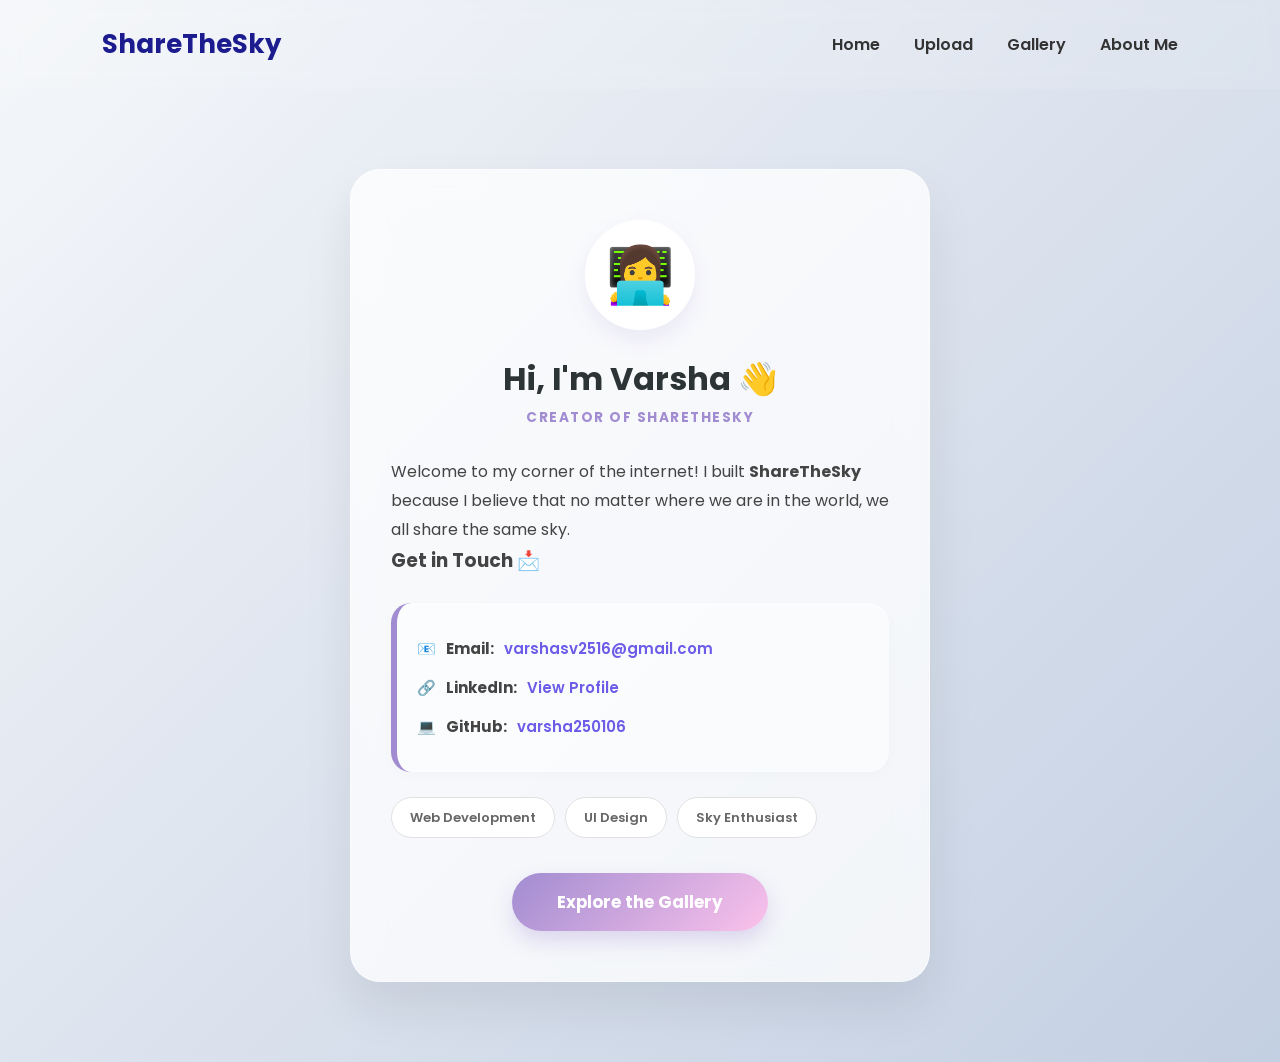
==== about.html @ d3578378 "Update about.html" ====
<!DOCTYPE html>
<html lang="en">
<head>
    <meta charset="UTF-8">
    <meta name="viewport" content="width=device-width, initial-scale=1.0">
    <title>About Me - ShareTheSky</title>
    <link rel="stylesheet" href="style.css">
    <link href="https://fonts.googleapis.com/css2?family=Inter:wght@400;600;700&display=swap" rel="stylesheet">
    
    <style>
        body {
            font-family: 'Inter', sans-serif;
            margin: 0;
            padding: 0;
            /* Ensuring the background matches your gallery theme */
            background: linear-gradient(135deg, #f5f7fa 0%, #c3cfe2 100%);
            min-height: 100vh;
        }

        /* Glassmorphism Container */
        .about-container {
            display: flex;
            justify-content: center;
            align-items: center;
            padding: 80px 20px;
            min-height: 85vh;
        }

        .about-card {
            background: rgba(255, 255, 255, 0.75); /* Translucent white */
            backdrop-filter: blur(15px); /* Frost effect */
            -webkit-backdrop-filter: blur(15px);
            padding: 50px 40px;
            border-radius: 30px;
            border: 1px solid rgba(255, 255, 255, 0.4);
            box-shadow: 0 25px 50px rgba(0,0,0,0.08);
            max-width: 580px;
            width: 100%;
            text-align: center;
            animation: fadeIn 0.8s cubic-bezier(0.4, 0, 0.2, 1);
        }

        @keyframes fadeIn {
            from { opacity: 0; transform: translateY(30px); }
            to { opacity: 1; transform: translateY(0); }
        }

        .profile-pic {
            font-size: 55px;
            background: #ffffff;
            width: 110px;
            height: 110px;
            line-height: 110px;
            border-radius: 50%;
            margin: 0 auto 25px;
            box-shadow: 0 10px 20px rgba(161, 140, 209, 0.15);
            border: 4px solid #fff;
            display: flex;
            align-items: center;
            justify-content: center;
        }

        .about-card h2 {
            color: #2d3436;
            font-size: 2rem;
            margin-bottom: 5px;
        }

        .subtitle {
            color: #a18cd1;
            font-weight: 700;
            text-transform: uppercase;
            letter-spacing: 1.5px;
            font-size: 0.85rem;
            margin-bottom: 30px;
            display: block;
        }

        .about-content {
            text-align: left;
            line-height: 1.8;
            color: #444;
        }

        /* Interactive Contact Section */
        .contact-info {
            background: rgba(255, 255, 255, 0.5);
            padding: 20px;
            border-radius: 20px;
            margin: 25px 0;
            border-left: 6px solid #a18cd1;
            box-shadow: 0 4px 15px rgba(0,0,0,0.02);
            transition: all 0.3s ease;
        }

        .contact-info:hover {
            transform: translateX(10px);
            background: white;
            box-shadow: 0 10px 25px rgba(161, 140, 209, 0.12);
        }

        .contact-info p {
            margin: 12px 0;
            font-size: 15px;
            display: flex;
            align-items: center;
            gap: 10px;
        }

        .contact-info a {
            color: #6c5ce7;
            text-decoration: none;
            font-weight: 600;
            transition: 0.2s;
        }

        .contact-info a:hover {
            color: #a18cd1;
            text-decoration: underline;
        }

        /* Pill-style Skills Tags */
        .skills-tag {
            display: flex;
            gap: 10px;
            flex-wrap: wrap;
            margin-top: 25px;
        }

        .skills-tag span {
            background: white;
            border: 1px solid #e0e0e0;
            padding: 8px 18px;
            border-radius: 50px;
            font-size: 13px;
            font-weight: 600;
            color: #666;
            transition: all 0.3s ease;
            cursor: default;
        }

        .skills-tag span:hover {
            background: #a18cd1;
            color: white;
            border-color: #a18cd1;
            transform: translateY(-4px);
            box-shadow: 0 5px 15px rgba(161, 140, 209, 0.3);
        }
        
        /* Modernized Button */
        .main-upload-btn {
            background: linear-gradient(135deg, #a18cd1 0%, #fbc2eb 100%);
            color: white !important;
            padding: 16px 45px;
            border-radius: 50px;
            text-decoration: none;
            font-weight: 700;
            font-size: 1.05rem;
            display: inline-block;
            margin-top: 35px;
            transition: all 0.3s ease;
            box-shadow: 0 10px 20px rgba(161, 140, 209, 0.3);
        }

        .main-upload-btn:hover {
            transform: translateY(-3px);
            box-shadow: 0 15px 30px rgba(161, 140, 209, 0.5);
            filter: brightness(1.05);
        }

        /* Mobile Adjustments */
        @media (max-width: 600px) {
            .about-card { padding: 30px 20px; }
            .about-container { padding: 40px 15px; }
        }
    </style>
</head>
<body>

<header>
    <h1 class="logo">
        <a href="index.html">ShareTheSky</a>
    </h1>
    
    <div class="menu-toggle" id="mobile-menu">
        <span></span>
        <span></span>
        <span></span>
    </div>

    <nav class="nav-links" id="nav-list">
        <a href="index.html">Home</a>
        <a href="upload.html">Upload</a>
        <a href="gallery.html">Gallery</a>
        <a href="about.html">About Me</a>
    </nav>
</header>

<main class="about-container">
    <section class="about-card">
        <div class="profile-pic">👩‍💻</div> 
        
        <h2>Hi, I'm Varsha 👋</h2>
        <span class="subtitle">Creator of ShareTheSky</span>
        
        <div class="about-content">
            <p>
                Welcome to my corner of the internet! I built <strong>ShareTheSky</strong> because 
                I believe that no matter where we are in the world, we all share the same sky.
            </p>
            
            <h3>Get in Touch 📩</h3>
            
            <div class="contact-info">
                <p>📧 <strong>Email:</strong> <a href="mailto:varshasv2516@gmail.com">varshasv2516@gmail.com</a></p>
                <p>🔗 <strong>LinkedIn:</strong> <a href="https://www.linkedin.com/in/varsha-sv" target="_blank">View Profile</a></p>
                <p>💻 <strong>GitHub:</strong> <a href="https://github.com/varsha250106" target="_blank">varsha250106</a></p>
            </div>

            <div class="skills-tag">
                <span>Web Development</span>
                <span>UI Design</span>
                <span>Sky Enthusiast</span>
            </div>
        </div>

        <a href="gallery.html" class="main-upload-btn">Explore the Gallery</a>
    </section>
</main>

<script>
    const menuToggle = document.getElementById('mobile-menu');
    const navList = document.getElementById('nav-list');

    if (menuToggle) {
        menuToggle.addEventListener('click', () => {
            navList.classList.toggle('active');
        });
    }
</script>

</body>
</html>
---- style.css ----
/* =========================================
   1. GLOBAL SETTINGS
   ========================================= */
@import url('https://fonts.googleapis.com/css2?family=Poppins:wght@400;600;700;800&display=swap');

* {
    margin: 0;
    padding: 0;
    box-sizing: border-box;
    font-family: 'Poppins', sans-serif;
}

body {
    /* Fixed gradient background for a modern look */
    background: linear-gradient(135deg, #c2c2f0 0%, #f7c7db 100%);
    background-attachment: fixed;
    min-height: 100vh;
    display: flex;
    flex-direction: column;
    color: #333;
}

/* =========================================
   2. NAVIGATION & HEADER
   ========================================= */
header {
    display: flex;
    justify-content: space-between;
    align-items: center;
    padding: 25px 8%;
    background: rgba(255, 255, 255, 0.1);
    backdrop-filter: blur(10px);
}

.logo a {
    text-decoration: none;
    font-size: 26px;
    font-weight: 700;
    color: #1c1c8f;
    display: flex;
    align-items: center;
    gap: 12px;
}

.nav-links a {
    text-decoration: none;
    color: #333;
    margin-left: 30px;
    font-weight: 600;
}

/* =========================================
   3. THE CENTERING ENGINE (Hero Section)
   ========================================= */
.center-wrapper {
    flex: 1;
    display: flex;
    justify-content: center; /* Horizontally centered */
    align-items: center;     /* Vertically centered */
    padding: 60px 20px;
}

.hero-content {
    max-width: 900px;
    width: 100%;
    text-align: center; /* Centers all text, subtitle, and button container */
}

.hero-content h1 {
    font-size: clamp(2.5rem, 6vw, 4.2rem);
    color: #1c1c8f;
    margin-bottom: 20px;
    font-weight: 800;
    line-height: 1.1;
}

.hero-subtitle {
    font-size: 1.1rem;
    color: #4a4a8a;
    margin-bottom: 30px;
    line-height: 1.6;
    text-align: center; /* Explicitly centered */
}

/* =========================================
   4. BUTTONS (Small & Centered)
   ========================================= */
.button-container {
    display: flex;
    justify-content: center;
    margin-bottom: 60px;
}

.cta-button {
    background-color: #3e3efc;
    color: white;
    text-decoration: none;
    font-weight: 600;
    border-radius: 12px;
    box-shadow: 0 10px 25px rgba(62, 62, 252, 0.3);
    transition: 0.3s transform ease;
}

.small-btn {
    padding: 12px 30px; /* Reduced size as requested */
    font-size: 0.95rem;
}

.cta-button:hover {
    transform: translateY(-3px);
}

/* =========================================
   5. FEATURE GRID (Neat 2x2 Arrangement)
   ========================================= */
.features {
    display: grid;
    grid-template-columns: repeat(2, 1fr); /* 2x2 Grid */
    gap: 25px;
    text-align: center;
}

.feature-item {
    background: rgba(255, 255, 255, 0.5);
    padding: 30px;
    border-radius: 25px;
    backdrop-filter: blur(10px);
    border: 1px solid rgba(255, 255, 255, 0.4);
    min-height: 200px;
    display: flex;
    flex-direction: column;
    justify-content: center;
    transition: 0.3s ease;
}

.feature-item:hover {
    background: rgba(255, 255, 255, 0.7);
    transform: scale(1.02);
}

.feature-item h3 {
    color: #1c1c8f;
    margin-bottom: 10px;
}

.ai-badge {
    background: #1c1c8f;
    color: white;
    padding: 4px 10px;
    border-radius: 8px;
    font-size: 10px;
    font-weight: 800;
    display: inline-block;
    margin: 0 auto 10px auto; /* Centers the badge inside the box */
    width: fit-content;
}

/* =========================================
   6. FOOTER & RESPONSIVENESS
   ========================================= */
footer {
    text-align: center;
    padding: 30px;
    font-size: 14px;
    color: #666;
    margin-top: auto;
}

@media (max-width: 768px) {
    .features {
        grid-template-columns: 1fr; /* Stacks 1-by-1 on mobile for neatness */
    }
   @import url('https://fonts.googleapis.com/css2?family=Poppins:wght@400;600;700;800&display=swap');

* {
    margin: 0;
    padding: 0;
    box-sizing: border-box;
    font-family: 'Poppins', sans-serif;
}

html {
    /* Prevents the layout from shifting when a scrollbar appears/disappears */
    overflow-y: scroll; 
}

body {
    background: linear-gradient(135deg, #c2c2f0 0%, #f7c7db 100%);
    background-attachment: fixed;
    min-height: 100vh;
    display: flex;
    flex-direction: column;
    color: #333;
}

/* --- Navigation (Must be identical on all pages) --- */
header {
    display: flex;
    justify-content: space-between;
    align-items: center;
    padding: 25px 8%;
    background: rgba(255, 255, 255, 0.1);
    backdrop-filter: blur(10px);
    width: 100%;
}

.logo a {
    text-decoration: none;
    font-size: 26px;
    font-weight: 700;
    color: #1c1c8f;
    display: flex;
    align-items: center;
    gap: 12px;
}

.nav-links a {
    text-decoration: none;
    color: #333;
    margin-left: 30px;
    font-weight: 600;
    white-space: nowrap; /* Prevents text from wrapping and shaking menu */
}

/* --- Centering Engine --- */
.center-wrapper {
    flex: 1;
    display: flex;
    justify-content: center;
    align-items: center;
    padding: 40px 20px;
}

.content-box {
    width: 100%;
    max-width: 1000px;
    text-align: center;
}

/* --- Home Page Specifics --- */
.hero-content h1 {
    font-size: clamp(2.5rem, 6vw, 4.2rem);
    color: #1c1c8f;
    margin-bottom: 20px;
    font-weight: 800;
}

.hero-subtitle {
    font-size: 1.1rem;
    color: #4a4a8a;
    margin-bottom: 30px;
}

.button-container {
    display: flex;
    justify-content: center;
    margin-bottom: 50px;
}

.cta-button {
    background-color: #3e3efc;
    color: white;
    text-decoration: none;
    font-weight: 600;
    border-radius: 12px;
    padding: 12px 30px;
    font-size: 0.95rem;
    transition: 0.3s;
}

.features {
    display: grid;
    grid-template-columns: repeat(2, 1fr);
    gap: 20px;
}

.feature-item {
    background: rgba(255, 255, 255, 0.5);
    padding: 25px;
    border-radius: 20px;
    backdrop-filter: blur(10px);
    border: 1px solid rgba(255, 255, 255, 0.4);
    min-height: 180px;
    display: flex;
    flex-direction: column;
    justify-content: center;
}

/* --- Upload Card Specifics --- */
.upload-card {
    background: rgba(255, 255, 255, 0.85);
    padding: 40px;
    border-radius: 30px;
    max-width: 500px;
    width: 100%;
    margin: 0 auto;
}

/* --- Footer --- */
footer {
    text-align: center;
    padding: 20px;
    font-size: 13px;
    color: #666;
    margin-top: auto;
}

@media (max-width: 768px) {
    .features { grid-template-columns: 1fr; }
}
    
    .hero-content h1 {
        font-size: 2.8rem;
    }
}
/* =========================================
   RESTORING THE UPLOAD CARD GLASS EFFECT
   ========================================= */
.upload-card {
    background: rgba(255, 255, 255, 0.4); /* Glass transperancy */
    padding: 50px;
    border-radius: 30px;
    box-shadow: 0 10px 40px rgba(0, 0, 0, 0.08); /* Soft shadow */
    backdrop-filter: blur(15px); /* Crucial glass effect */
    max-width: 500px;
    width: 100%;
    margin: 60px auto; /* Moves the card down, preventing the centering jump */
    border: 1px solid rgba(255, 255, 255, 0.3); /* Thin glass border */
    display: flex; /* Centers the elements INSIDE the card for a neat look */
    flex-direction: column;
    align-items: center; 
}

/* =========================================
   CLEANING UP THE 'SHARE THE SKY' BUTTON
   ========================================= */
#uploadBtn {
    background-color: #3e3efc;
    color: white;
    padding: 12px 30px; /* Specific sizing for a neat look */
    font-size: 0.95rem;
    font-weight: 600;
    border: none;
    border-radius: 12px;
    cursor: pointer;
    box-shadow: 0 10px 25px rgba(62, 62, 252, 0.3);
    transition: 0.3s transform ease, 0.3s background-color ease;
    width: fit-content; /* Prevents the button from stretching too wide */
    align-self: center; /* Ensures the button is centered inside the flex-container (upload-card) */
    margin-top: 10px; /* Adds spacing above the button */
}

#uploadBtn:hover {
    transform: translateY(-2px);
    background-color: #2c2cff;
}

#uploadBtn:disabled {
    background-color: #888;
    cursor: not-allowed;
    box-shadow: none;
    transform: none;
}
/* --- Exact Glass Frame --- */
.upload-card {
    background: rgba(255, 255, 255, 0.8); /* Higher white opacity for that clean look */
    padding: 40px;
    border-radius: 25px;
    width: 100%;
    max-width: 550px;
    margin: 40px auto;
    box-shadow: 0 15px 35px rgba(0, 0, 0, 0.05);
    text-align: center;
}

.upload-card h2 {
    color: #333;
    font-size: 1.8rem;
    margin-bottom: 25px;
}

/* --- The Dashed Drop Zone --- */
.upload-box {
    border: 2px dashed #b194f1; /* Specific purple dashed border */
    background: rgba(255, 255, 255, 0.5);
    border-radius: 15px;
    padding: 60px 20px;
    cursor: pointer;
    margin-bottom: 25px;
    transition: 0.3s;
}

.upload-box:hover {
    background: rgba(255, 255, 255, 0.8);
    border-color: #3e3efc;
}

/* --- Exact Input & Button Styling --- */
#captionInput {
    width: 100%;
    padding: 15px;
    border: 1px solid #eee;
    border-radius: 10px;
    font-size: 1rem;
    margin-bottom: 25px;
    background: white;
}

#uploadBtn {
    width: 100%; /* Makes the button full width like the image */
    background-color: #7b7bf5; /* The specific soft purple-blue color */
    color: white;
    padding: 18px;
    font-size: 1.1rem;
    font-weight: 700;
    border: none;
    border-radius: 12px;
    cursor: pointer;
    box-shadow: 0 8px 20px rgba(123, 123, 245, 0.3);
    transition: 0.3s;
}

#uploadBtn:hover {
    background-color: #6262e0;
    transform: translateY(-2px);
}
/* --- Exact Frame Alignment --- */
.upload-card {
    background: rgba(255, 255, 255, 0.85);
    padding: 50px 40px; /* More vertical padding for that spacious look */
    border-radius: 25px;
    width: 100%;
    max-width: 550px;
    margin: 50px auto;
    box-shadow: 0 10px 30px rgba(0, 0, 0, 0.05);
    text-align: center;
    display: flex;
    flex-direction: column;
    gap: 20px; /* Keeps everything perfectly spaced apart */
}

.upload-card h2 {
    font-size: 1.6rem;
    color: #333;
    margin-bottom: 10px;
}

/* --- The Dashed Upload Box --- */
.upload-box {
    border: 2px dashed #d1c4f9; /* Soft purple dashed border */
    background: rgba(255, 255, 255, 0.4);
    border-radius: 18px;
    padding: 50px 20px;
    cursor: pointer;
    transition: all 0.3s ease;
}

.upload-box:hover {
    border-color: #7b7bf5;
    background: rgba(255, 255, 255, 0.9);
}

.upload-icon img {
    width: 50px;
    opacity: 0.8;
}

/* --- Clean Input Field --- */
#captionInput {
    width: 100%;
    padding: 14px 18px;
    border: 1px solid #f0f0f0;
    border-radius: 10px;
    font-size: 0.95rem;
    background: #fff;
    color: #555;
    outline: none;
}

/* --- The Wide Purple Button --- */
#uploadBtn {
    width: 100%; /* Must be full width */
    background-color: #8383f7; /* The exact shade of purple-blue */
    color: white;
    padding: 16px;
    font-size: 1.1rem;
    font-weight: 700;
    border: none;
    border-radius: 14px;
    cursor: pointer;
    box-shadow: 0 6px 15px rgba(131, 131, 247, 0.3);
    transition: 0.3s ease;
}

#uploadBtn:hover {
    background-color: #6c6cf0;
    transform: translateY(-2px);
}
/* --- The Dotted/Dashed Box --- */
.upload-box {
    border: 2px dashed #b194f1; /* The purple dashed border you wanted */
    background: rgba(255, 255, 255, 0.4);
    border-radius: 20px;
    padding: 40px 20px;
    cursor: pointer;
    margin-bottom: 20px;
    display: flex;
    flex-direction: column;
    align-items: center;
    transition: 0.3s;
}

.upload-box:hover {
    border-color: #7b7bf5;
    background: rgba(255, 255, 255, 0.7);
}

/* --- The Longer Caption Box --- */
#captionInput {
    width: 100%; /* Makes the box longer to fill the card */
    padding: 15px;
    border: 1px solid #eee;
    border-radius: 12px;
    font-size: 1rem;
    margin-bottom: 20px;
    outline: none;
    background: white;
}

/* --- Ensuring the Button matches the width --- */
#uploadBtn {
    width: 100%; /* Matches the caption box width */
    background-color: #7b7bf5;
    color: white;
    padding: 16px;
    font-size: 1.1rem;
    font-weight: 700;
    border: none;
    border-radius: 14px;
    cursor: pointer;
}
/* --- Pinterest Masonry Grid --- */
.pinterest-grid {
    column-count: 3; /* 3 columns for desktop */
    column-gap: 20px;
    padding: 20px 5%;
    width: 100%;
}

.photo-card {
    background: white;
    border-radius: 20px;
    margin-bottom: 20px; /* Space between photos vertically */
    break-inside: avoid; /* Essential: prevents card from splitting */
    box-shadow: 0 10px 25px rgba(0,0,0,0.05);
    transition: 0.3s;
    overflow: hidden;
}

.photo-card:hover {
    transform: translateY(-5px);
}

.photo-wrapper {
    position: relative;
    cursor: zoom-in;
}

.photo-wrapper img {
    width: 100%;
    display: block;
    border-radius: 20px 20px 0 0;
}

.photo-info {
    padding: 15px;
}

.photo-info h3 {
    font-size: 0.95rem;
    color: #333;
    margin-bottom: 8px;
}

.photo-meta {
    display: flex;
    justify-content: space-between;
    align-items: center;
    font-size: 0.8rem;
    color: #999;
}

/* Like Button on Overlay */
.like-btn {
    background: rgba(255, 255, 255, 0.9);
    border: none;
    padding: 8px 12px;
    border-radius: 20px;
    font-weight: 600;
    cursor: pointer;
    transition: 0.2s;
}

.like-btn.liked { color: #ff4757; }

/* Responsive Grid */
@media (max-width: 900px) { .pinterest-grid { column-count: 2; } }
@media (max-width: 600px) { .pinterest-grid { column-count: 1; } }

/* Zoom Overlay Style */
.zoom-overlay {
    position: fixed;
    top: 0; left: 0; width: 100%; height: 100%;
    background: rgba(0,0,0,0.9);
    display: flex; justify-content: center; align-items: center;
    z-index: 1000;
}

.zoomed-img { max-width: 90%; max-height: 90%; border-radius: 10px; }
/* --- Pinterest Masonry Grid --- */
.pinterest-grid {
    column-count: 3; /* 3 columns for desktop */
    column-gap: 20px;
    padding: 20px 5%;
    width: 100%;
}

.pin-card {
    background: white;
    border-radius: 20px;
    margin-bottom: 20px;
    break-inside: avoid; /* Stops the card from being cut in half */
    box-shadow: 0 10px 30px rgba(0,0,0,0.08);
    overflow: hidden;
    transition: transform 0.3s ease;
    position: relative;
}

.pin-card:hover {
    transform: translateY(-8px);
}
.pin-image-wrapper {
    position: relative;
    overflow: hidden;
}

.pin-img {
    width: 100%;
    display: block;
    cursor: zoom-in;
}

/* Floating actions (Download/Zoom) */
.pin-top-actions {
    position: absolute;
    top: 15px;
    right: 15px;
    display: flex;
    gap: 8px;
    opacity: 0; /* Hidden by default */
    transition: 0.3s opacity ease;
}

.pin-card:hover .pin-top-actions {
    opacity: 1; /* Shows up on hover */
}

.action-btn {
    background: rgba(255, 255, 255, 0.9);
    border: none;
    padding: 8px;
    border-radius: 50%;
    cursor: pointer;
    font-size: 1.2rem;
    box-shadow: 0 4px 10px rgba(0,0,0,0.1);
    text-decoration: none;
    display: flex;
    align-items: center;
    justify-content: center;
}

/* Floating Like Button on Image */
.pin-like-overlay {
    position: absolute;
    bottom: 15px;
    right: 15px;
    background: rgba(255, 255, 255, 0.9);
    border: none;
    padding: 6px 12px;
    border-radius: 20px;
    font-weight: 700;
    cursor: pointer;
    box-shadow: 0 4px 10px rgba(0,0,0,0.1);
}

.pin-like-overlay.liked {
    color: #ff4757;
}
.pin-content {
    padding: 15px;
}

.pin-content h3 {
    font-size: 0.95rem;
    color: #333;
    margin-bottom: 10px;
}

.pin-footer {
    display: flex;
    justify-content: space-between;
    align-items: center;
    font-size: 0.8rem;
    color: #999;
}

.pin-delete {
    background: transparent;
    border: none;
    color: #ff4757;
    cursor: pointer;
    font-weight: 600;
}

/* Responsive Grid Adjustments */
@media (max-width: 950px) {
    .pinterest-grid { column-count: 2; }
    .pin-top-actions { opacity: 1; } /* Buttons always visible on touch screens */
}

@media (max-width: 600px) {
    .pinterest-grid { column-count: 1; }
    .pin-card { margin-bottom: 15px; }
}

/* --- Full Screen Zoom Overlay --- */
.zoom-overlay {
    position: fixed;
    top: 0; left: 0;
    width: 100%; height: 100%;
    background: rgba(0,0,0,0.95);
    z-index: 9999;
    display: flex;
    justify-content: center;
    align-items: center;
    cursor: zoom-out;
}

.zoomed-img {
    max-width: 90%;
    max-height: 90%;
    border-radius: 10px;
    box-shadow: 0 0 30px rgba(255,255,255,0.1);
}
.gallery-header {
    text-align: center; /* Centers all text */
    padding: 40px 20px;
    max-width: 800px;
    margin: 0 auto; /* Centers the container itself */
}

.gallery-header h2 {
    font-size: 2.5rem;
    margin-bottom: 10px;
}

.gallery-header p {
    font-size: 1.1rem;
    color: #666;
}
.zoom-controls {
    position: fixed;
    top: 20px;
    left: 50%;
    transform: translateX(-50%);
    z-index: 10000;
    background: rgba(255, 255, 255, 0.9);
    padding: 10px 20px;
    border-radius: 30px;
    display: flex;
    gap: 15px;
    align-items: center;
    box-shadow: 0 5px 15px rgba(0,0,0,0.3);
}

.zoom-controls button {
    background: #6c5ce7;
    color: white;
    border: none;
    padding: 8px 15px;
    border-radius: 15px;
    cursor: pointer;
    font-weight: 600;
    transition: 0.2s;
}

.zoom-controls button:hover {
    background: #a29bfe;
}

#zoomLevel {
    font-weight: bold;
    color: #333;
    min-width: 50px;
    text-align: center;
}

.zoomed-img {
    transition: transform 0.2s ease-out; /* Makes the zoom look smooth */
    max-width: 90%;
    max-height: 80vh;
}
/* --- Centering the Header Text --- */
.gallery-header {
    text-align: center; 
    padding: 60px 20px 20px; /* Added more top padding for a clean look */
    width: 100%;
}

.gallery-header h2, 
.gallery-header p {
    margin-left: auto;
    margin-right: auto;
    display: block;
}

/* --- Positioning Zoom Controls at Bottom Middle --- */
.zoom-controls {
    position: fixed;
    bottom: 30px; /* Moved from top to bottom */
    left: 50%;
    transform: translateX(-50%);
    z-index: 10000;
    background: rgba(255, 255, 255, 0.95);
    padding: 12px 25px;
    border-radius: 40px;
    display: flex;
    gap: 20px;
    align-items: center;
    box-shadow: 0 8px 32px rgba(0,0,0,0.3);
    backdrop-filter: blur(5px);
}
.zoom-controls {
    position: fixed;
    bottom: 30px;
    left: 50%;
    transform: translateX(-50%);
    z-index: 10001; /* Higher than the image overlay */
    background: rgba(255, 255, 255, 0.95);
    padding: 12px 25px;
    border-radius: 40px;
    display: flex;
    gap: 20px;
    align-items: center;
    box-shadow: 0 8px 32px rgba(0,0,0,0.5); /* Stronger shadow to stand out */
    pointer-events: all; /* Ensures buttons remain clickable */
}
.zoom-overlay {
    position: fixed;
    top: 0; 
    left: 0;
    width: 100%; 
    height: 100%;
    background: rgba(0,0,0,0.9);
    z-index: 10000;
    display: flex;
    justify-content: center;
    align-items: center;
    overflow: auto; /* Allows scrolling when the image is huge */
}

.zoom-content {
    padding: 100px; /* Gives space so you can scroll to the edges of the photo */
    display: flex;
    justify-content: center;
    align-items: center;
}
.zoom-controls {
    position: fixed;
    bottom: 30px; 
    left: 50%;
    transform: translateX(-50%);
    z-index: 10001; 
    
    /* FIX: Added fixed height and specific background padding */
    height: 60px; 
    background: rgba(255, 255, 255, 0.95);
    padding: 0 25px; 
    
    border-radius: 40px;
    display: flex;
    flex-direction: row; /* Force buttons to stay side-by-side */
    gap: 20px;
    align-items: center; /* Center buttons vertically within the 60px bar */
    justify-content: center;
    box-shadow: 0 8px 32px rgba(0,0,0,0.5);
    
    /* Ensure it doesn't stretch to the top of the screen */
    width: auto; 
    min-width: 250px; 
}
/* The main background */
.zoom-overlay {
    position: fixed;
    top: 0; left: 0;
    width: 100%; height: 100%;
    background: rgba(0,0,0,0.95);
    z-index: 10000;
    display: flex;
    flex-direction: column; /* Stacks image on top, buttons on bottom */
    justify-content: center;
    align-items: center;
    gap: 20px; /* Space between image and the controls */
}

/* The small control bar */
.zoom-controls {
    background: white;
    padding: 10px 25px;
    border-radius: 50px;
    display: flex;
    align-items: center;
    gap: 15px;
    box-shadow: 0 5px 20px rgba(0,0,0,0.5);
    height: 50px; /* Fixed height to stop the stretching bar */
}

.zoomed-img {
    max-width: 90%;
    max-height: 70vh; /* Keeps image from pushing buttons off-screen */
    border-radius: 15px;
    transition: transform 0.2s ease;
}
/* Full screen background */
.zoom-overlay {
    position: fixed;
    top: 0; left: 0;
    width: 100vw; height: 100vh;
    background: rgba(0, 0, 0, 0.95);
    z-index: 10000;
    display: flex;
    flex-direction: column; /* Stacks image and controls vertically */
    justify-content: center;
    align-items: center;
    gap: 20px;
}

/* Fixes the white bar into a small pill shape */
.zoom-controls {
    background: white;
    height: 60px; /* STRICT HEIGHT: Prevents the vertical bar stretching */
    padding: 0 25px;
    border-radius: 50px;
    display: flex;
    flex-direction: row; /* Keeps buttons side-by-side */
    align-items: center;
    justify-content: center;
    gap: 20px;
    box-shadow: 0 10px 30px rgba(0,0,0,0.5);
    width: auto; /* Prevents it from stretching horizontally */
}

/* Ensure the image doesn't get too big and cover everything */
.zoomed-img {
    max-width: 90%;
    max-height: 75vh;
    border-radius: 12px;
    transition: transform 0.2s ease;
}
/* Styling the zoom buttons to be perfect circles */
.zoom-btn {
    width: 35px;
    height: 35px;
    border-radius: 50%;
    border: none;
    background-color: #f0f0f0; /* Light gray background */
    cursor: pointer;
    
    /* CRITICAL: Centering the symbol inside the circle */
    display: flex;
    align-items: center;
    justify-content: center;
    
    font-size: 1.2rem;
    font-weight: bold;
    color: #6c5ce7; /* Matching your theme color */
    transition: background 0.2s;
}

.zoom-btn:hover {
    background-color: #e2e2e2;
}

/* Adjust the zoom level text alignment */
#zoomLevel {
    font-weight: bold;
    font-family: sans-serif;
    min-width: 50px;
    text-align: center;
}
/* --- Centering the Header correctly --- */
.gallery-header {
    width: 100%;
    text-align: center;
    padding: 50px 20px;
    display: flex;
    flex-direction: column;
    align-items: center; /* Centers title and subtitle horizontally */
}

/* --- Ensuring the Gallery Grid is visible --- */
.pinterest-grid {
    column-count: 3;
    column-gap: 20px;
    padding: 20px 5%;
    width: 100%;
    display: block; /* Ensures it doesn't stay hidden */
}
/* The Zoom Button Circle */
.zoom-btn {
    width: 38px;
    height: 38px;
    border-radius: 50%;
    border: none;
    background: #f0f0f0;
    display: flex;
    align-items: center;
    justify-content: center; /* Centers + and - perfectly */
    cursor: pointer;
    font-size: 1.2rem;
    color: #6c5ce7;
}

/* The Bottom Control Pill */
.zoom-controls {
    position: fixed;
    bottom: 30px;
    left: 50%;
    transform: translateX(-50%);
    z-index: 10001;
    background: white;
    height: 60px; /* Prevents the stretching white bar */
    padding: 0 20px;
    border-radius: 50px;
    display: flex;
    align-items: center;
    gap: 15px;
    box-shadow: 0 10px 30px rgba(0,0,0,0.4);
}
/* Dark Background for Zoom */
.zoom-overlay {
    position: fixed;
    top: 0; left: 0;
    width: 100vw; height: 100vh;
    background: rgba(0, 0, 0, 0.95);
    z-index: 10000;
    display: flex;
    flex-direction: column; /* Image on top, buttons below */
    justify-content: center;
    align-items: center;
    gap: 20px;
}

/* The Small White Pill */
.zoom-controls {
    background: white;
    height: 60px; /* Forces it to stay small, not a bar */
    padding: 0 25px;
    border-radius: 50px;
    display: flex;
    flex-direction: row;
    align-items: center;
    justify-content: center;
    gap: 15px;
    box-shadow: 0 10px 30px rgba(0,0,0,0.5);
}

/* The Perfect Circle Buttons */
.zoom-btn {
    width: 38px;
    height: 38px;
    border-radius: 50%;
    border: none;
    background: #f0f0f0;
    cursor: pointer;
    
    /* Centers the + and - symbols inside the circle */
    display: flex;
    align-items: center;
    justify-content: center;
    
    font-size: 1.2rem;
    font-weight: bold;
    color: #6c5ce7;
    transition: 0.2s ease;
}

.zoom-btn:hover {
    background: #e2e2e2;
}
.zoomed-img {
    max-width: 90%;
    max-height: 70vh; /* Keeps space at bottom for buttons */
    border-radius: 15px;
    transition: transform 0.2s ease;
    box-shadow: 0 0 30px rgba(255,255,255,0.1);
}

#zoomLevel {
    font-weight: 700;
    color: #333;
    min-width: 50px;
    text-align: center;
}
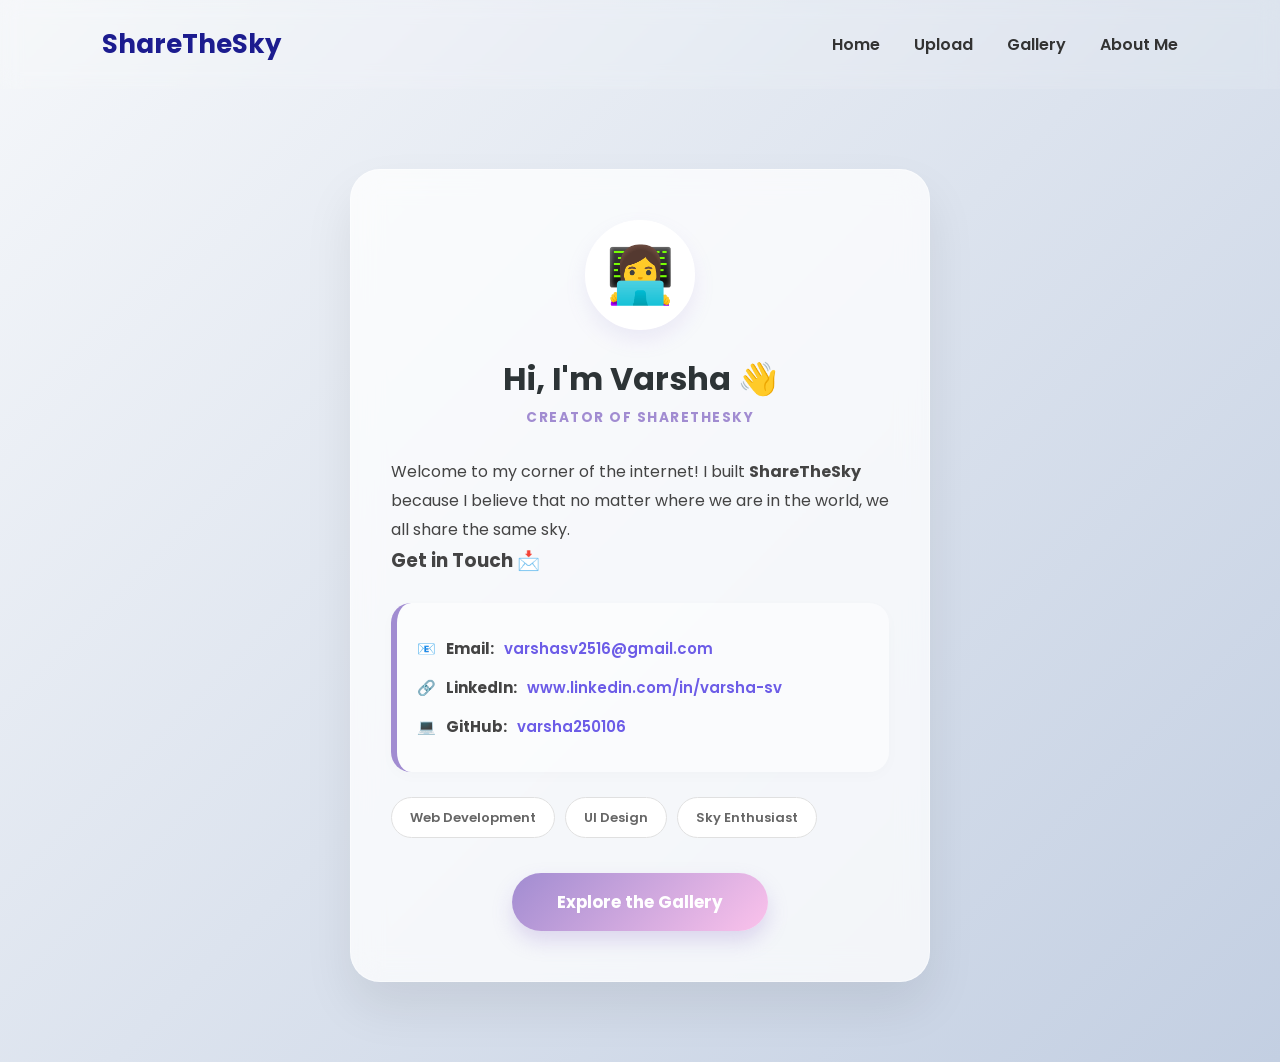
==== commit 74b53293: "Update about.html" ====
--- a/about.html
+++ b/about.html
@@ -214,7 +214,7 @@
             
             <div class="contact-info">
                 <p>📧 <strong>Email:</strong> <a href="mailto:varshasv2516@gmail.com">varshasv2516@gmail.com</a></p>
-                <p>🔗 <strong>LinkedIn:</strong> <a href="https://www.linkedin.com/in/varsha-sv" target="_blank">View Profile</a></p>
+                <p>🔗 <strong>LinkedIn:</strong> <a href="https://www.linkedin.com/in/varsha-sv" target="_blank">www.linkedin.com/in/varsha-sv</a></p>
                 <p>💻 <strong>GitHub:</strong> <a href="https://github.com/varsha250106" target="_blank">varsha250106</a></p>
             </div>
 
--- a/style.css
+++ b/style.css
@@ -1112,3 +1112,126 @@
     min-width: 50px;
     text-align: center;
 }
+/* --- About Page Specific Styles --- */
+
+.about-container {
+    display: flex;
+    justify-content: center;
+    align-items: center;
+    padding: 80px 20px;
+    min-height: 85vh;
+}
+
+/* The Glassmorphism Card */
+.about-card {
+    background: rgba(255, 255, 255, 0.75); 
+    backdrop-filter: blur(15px); 
+    -webkit-backdrop-filter: blur(15px);
+    padding: 50px 40px;
+    border-radius: 30px;
+    border: 1px solid rgba(255, 255, 255, 0.4);
+    box-shadow: 0 25px 50px rgba(0,0,0,0.08);
+    max-width: 580px;
+    width: 100%;
+    text-align: center;
+    animation: fadeIn 0.8s cubic-bezier(0.4, 0, 0.2, 1);
+}
+
+@keyframes fadeIn {
+    from { opacity: 0; transform: translateY(30px); }
+    to { opacity: 1; transform: translateY(0); }
+}
+
+/* Profile Picture Circle */
+.profile-pic {
+    font-size: 55px;
+    background: #ffffff;
+    width: 110px;
+    height: 110px;
+    border-radius: 50%;
+    margin: 0 auto 25px;
+    box-shadow: 0 10px 20px rgba(161, 140, 209, 0.15);
+    border: 4px solid #fff;
+    display: flex;
+    align-items: center;
+    justify-content: center;
+}
+
+.subtitle {
+    color: #a18cd1;
+    font-weight: 700;
+    text-transform: uppercase;
+    letter-spacing: 1.5px;
+    font-size: 0.85rem;
+    margin-bottom: 30px;
+    display: block;
+}
+
+.about-content {
+    text-align: left;
+    line-height: 1.8;
+    color: #444;
+}
+
+/* Contact Box Interaction */
+.contact-info {
+    background: rgba(255, 255, 255, 0.5);
+    padding: 20px;
+    border-radius: 20px;
+    margin: 25px 0;
+    border-left: 6px solid #a18cd1;
+    box-shadow: 0 4px 15px rgba(0,0,0,0.02);
+    transition: all 0.3s ease;
+}
+
+.contact-info:hover {
+    transform: translateX(10px);
+    background: white;
+    box-shadow: 0 10px 25px rgba(161, 140, 209, 0.12);
+}
+
+/* Skills Tags */
+.skills-tag {
+    display: flex;
+    gap: 10px;
+    flex-wrap: wrap;
+    margin-top: 25px;
+}
+
+.skills-tag span {
+    background: white;
+    border: 1px solid #e0e0e0;
+    padding: 8px 18px;
+    border-radius: 50px;
+    font-size: 13px;
+    font-weight: 600;
+    color: #666;
+    transition: all 0.3s ease;
+}
+
+.skills-tag span:hover {
+    background: #a18cd1;
+    color: white;
+    border-color: #a18cd1;
+    transform: translateY(-4px);
+    box-shadow: 0 5px 15px rgba(161, 140, 209, 0.3);
+}
+
+/* The "Explore" Button */
+.main-upload-btn {
+    background: linear-gradient(135deg, #a18cd1 0%, #fbc2eb 100%);
+    color: white !important;
+    padding: 16px 45px;
+    border-radius: 50px;
+    text-decoration: none;
+    font-weight: 700;
+    display: inline-block;
+    margin-top: 35px;
+    transition: all 0.3s ease;
+    box-shadow: 0 10px 20px rgba(161, 140, 209, 0.3);
+}
+
+.main-upload-btn:hover {
+    transform: translateY(-3px);
+    box-shadow: 0 15px 30px rgba(161, 140, 209, 0.5);
+}
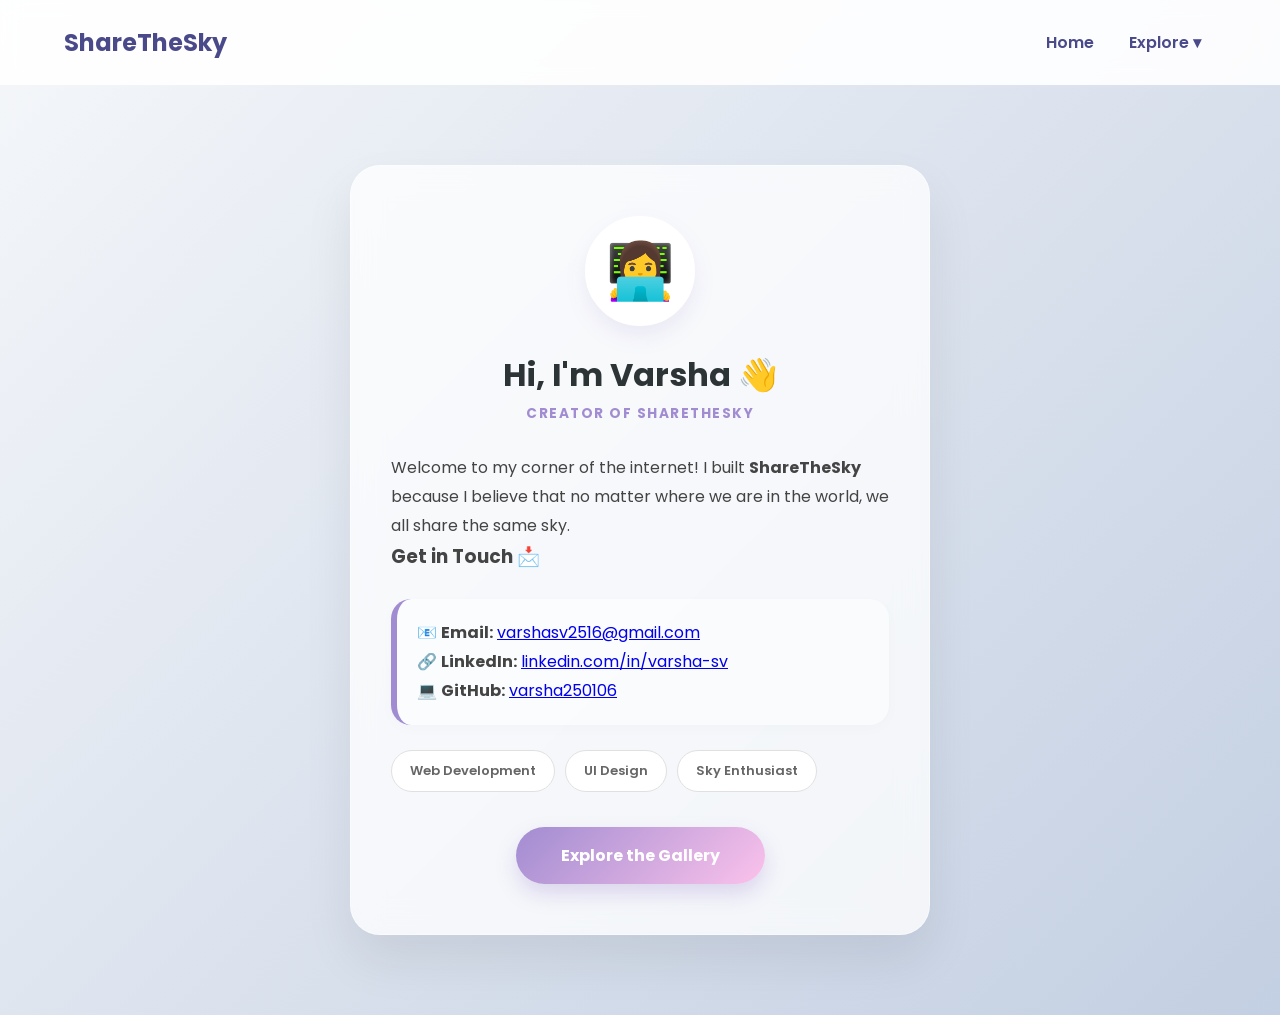
==== commit 927ecc01: "Update about.html" ====
--- a/about.html
+++ b/about.html
@@ -1,4 +1,3 @@
-
 <!DOCTYPE html>
 <html lang="en">
 <head>
@@ -9,35 +8,69 @@
     <link href="https://fonts.googleapis.com/css2?family=Inter:wght@400;600;700&display=swap" rel="stylesheet">
     
     <style>
+        /* --- Keep only unique 'About' Styles here --- */
         body {
             font-family: 'Inter', sans-serif;
             margin: 0;
-            padding: 0;
-            /* Ensuring the background matches your gallery theme */
             background: linear-gradient(135deg, #f5f7fa 0%, #c3cfe2 100%);
             min-height: 100vh;
         }
 
-        /* Glassmorphism Container */
+        /* Dropdown & Mobile Menu CSS (Sync with other pages) */
+        .dropdown { position: relative; display: inline-block; }
+        .dropbtn {
+            background: none; border: none; color: #4a4a8a;
+            font-size: 16px; font-weight: 600; cursor: pointer;
+            padding: 10px 15px; font-family: inherit;
+        }
+        .dropdown-content {
+            display: none; position: absolute; background-color: white;
+            min-width: 180px; box-shadow: 0px 8px 16px rgba(0,0,0,0.1);
+            border-radius: 12px; z-index: 100; top: 100%; overflow: hidden;
+        }
+        .dropdown-content a {
+            color: #333; padding: 12px 16px; text-decoration: none;
+            display: block; font-size: 14px; transition: background 0.2s;
+        }
+        .dropdown-content a:hover { background-color: #f8f6ff; color: #a18cd1; }
+        .dropdown:hover .dropdown-content { display: block; }
+
+        .menu-toggle {
+            display: none; flex-direction: column; gap: 5px; cursor: pointer;
+        }
+        .menu-toggle span {
+            width: 25px; height: 3px; background-color: #a18cd1; border-radius: 3px;
+        }
+
+        @media (max-width: 768px) {
+            .menu-toggle { display: flex; }
+            .nav-links {
+                display: none; flex-direction: column; position: absolute;
+                top: 70px; right: 20px; background: white; width: 200px;
+                padding: 20px; border-radius: 15px; box-shadow: 0 10px 30px rgba(0,0,0,0.1);
+                z-index: 1000;
+            }
+            .nav-links.active { display: flex; }
+            .dropdown-content {
+                position: static; box-shadow: none; background: #f9f9f9; margin-top: 10px;
+            }
+        }
+
+        /* Glassmorphism Card Styles */
         .about-container {
-            display: flex;
-            justify-content: center;
-            align-items: center;
-            padding: 80px 20px;
-            min-height: 85vh;
+            display: flex; justify-content: center; align-items: center;
+            padding: 80px 20px; min-height: 85vh;
         }
 
         .about-card {
-            background: rgba(255, 255, 255, 0.75); /* Translucent white */
-            backdrop-filter: blur(15px); /* Frost effect */
+            background: rgba(255, 255, 255, 0.75);
+            backdrop-filter: blur(15px);
             -webkit-backdrop-filter: blur(15px);
             padding: 50px 40px;
             border-radius: 30px;
             border: 1px solid rgba(255, 255, 255, 0.4);
             box-shadow: 0 25px 50px rgba(0,0,0,0.08);
-            max-width: 580px;
-            width: 100%;
-            text-align: center;
+            max-width: 580px; width: 100%; text-align: center;
             animation: fadeIn 0.8s cubic-bezier(0.4, 0, 0.2, 1);
         }
 
@@ -47,132 +80,54 @@
         }
 
         .profile-pic {
-            font-size: 55px;
-            background: #ffffff;
-            width: 110px;
-            height: 110px;
-            line-height: 110px;
-            border-radius: 50%;
-            margin: 0 auto 25px;
+            font-size: 55px; background: #ffffff;
+            width: 110px; height: 110px; line-height: 110px;
+            border-radius: 50%; margin: 0 auto 25px;
             box-shadow: 0 10px 20px rgba(161, 140, 209, 0.15);
-            border: 4px solid #fff;
-            display: flex;
-            align-items: center;
-            justify-content: center;
-        }
-
-        .about-card h2 {
-            color: #2d3436;
-            font-size: 2rem;
-            margin-bottom: 5px;
-        }
-
+            border: 4px solid #fff; display: flex;
+            align-items: center; justify-content: center;
+            transition: transform 0.3s ease;
+        }
+
+        .profile-pic:hover { transform: scale(1.1) rotate(5deg); }
+
+        .about-card h2 { color: #2d3436; font-size: 2rem; margin-bottom: 5px; }
         .subtitle {
-            color: #a18cd1;
-            font-weight: 700;
-            text-transform: uppercase;
-            letter-spacing: 1.5px;
-            font-size: 0.85rem;
-            margin-bottom: 30px;
-            display: block;
-        }
-
-        .about-content {
-            text-align: left;
-            line-height: 1.8;
-            color: #444;
-        }
-
-        /* Interactive Contact Section */
+            color: #a18cd1; font-weight: 700; text-transform: uppercase;
+            letter-spacing: 1.5px; font-size: 0.85rem; margin-bottom: 30px; display: block;
+        }
+
+        .about-content { text-align: left; line-height: 1.8; color: #444; }
+
         .contact-info {
-            background: rgba(255, 255, 255, 0.5);
-            padding: 20px;
-            border-radius: 20px;
-            margin: 25px 0;
-            border-left: 6px solid #a18cd1;
-            box-shadow: 0 4px 15px rgba(0,0,0,0.02);
+            background: rgba(255, 255, 255, 0.5); padding: 20px;
+            border-radius: 20px; margin: 25px 0; border-left: 6px solid #a18cd1;
             transition: all 0.3s ease;
         }
 
         .contact-info:hover {
-            transform: translateX(10px);
-            background: white;
+            transform: translateX(10px); background: white;
             box-shadow: 0 10px 25px rgba(161, 140, 209, 0.12);
         }
 
-        .contact-info p {
-            margin: 12px 0;
-            font-size: 15px;
-            display: flex;
-            align-items: center;
-            gap: 10px;
-        }
-
-        .contact-info a {
-            color: #6c5ce7;
-            text-decoration: none;
-            font-weight: 600;
-            transition: 0.2s;
-        }
-
-        .contact-info a:hover {
-            color: #a18cd1;
-            text-decoration: underline;
-        }
-
-        /* Pill-style Skills Tags */
-        .skills-tag {
-            display: flex;
-            gap: 10px;
-            flex-wrap: wrap;
-            margin-top: 25px;
-        }
-
+        .skills-tag { display: flex; gap: 10px; flex-wrap: wrap; margin-top: 25px; }
         .skills-tag span {
-            background: white;
-            border: 1px solid #e0e0e0;
-            padding: 8px 18px;
-            border-radius: 50px;
-            font-size: 13px;
-            font-weight: 600;
-            color: #666;
-            transition: all 0.3s ease;
-            cursor: default;
+            background: white; border: 1px solid #e0e0e0;
+            padding: 8px 18px; border-radius: 50px; font-size: 13px;
+            font-weight: 600; color: #666; transition: all 0.3s ease;
         }
 
         .skills-tag span:hover {
-            background: #a18cd1;
-            color: white;
-            border-color: #a18cd1;
-            transform: translateY(-4px);
-            box-shadow: 0 5px 15px rgba(161, 140, 209, 0.3);
-        }
-        
-        /* Modernized Button */
+            background: #a18cd1; color: white; border-color: #a18cd1;
+            transform: translateY(-4px); box-shadow: 0 5px 15px rgba(161, 140, 209, 0.3);
+        }
+
         .main-upload-btn {
             background: linear-gradient(135deg, #a18cd1 0%, #fbc2eb 100%);
-            color: white !important;
-            padding: 16px 45px;
-            border-radius: 50px;
-            text-decoration: none;
-            font-weight: 700;
-            font-size: 1.05rem;
-            display: inline-block;
-            margin-top: 35px;
-            transition: all 0.3s ease;
+            color: white !important; padding: 16px 45px; border-radius: 50px;
+            text-decoration: none; font-weight: 700; display: inline-block;
+            margin-top: 35px; transition: all 0.3s ease;
             box-shadow: 0 10px 20px rgba(161, 140, 209, 0.3);
-        }
-
-        .main-upload-btn:hover {
-            transform: translateY(-3px);
-            box-shadow: 0 15px 30px rgba(161, 140, 209, 0.5);
-            filter: brightness(1.05);
-        }
-
-        /* Mobile Adjustments */
-        @media (max-width: 600px) {
-            .about-card { padding: 30px 20px; }
-            .about-container { padding: 40px 15px; }
         }
     </style>
 </head>
@@ -191,9 +146,14 @@
 
     <nav class="nav-links" id="nav-list">
         <a href="index.html">Home</a>
-        <a href="upload.html">Upload</a>
-        <a href="gallery.html">Gallery</a>
-        <a href="about.html">About Me</a>
+        <div class="dropdown">
+            <button class="dropbtn">Explore ▾</button>
+            <div class="dropdown-content">
+                <a href="gallery.html">Gallery</a>
+                <a href="upload.html">Upload</a>
+                <a href="about.html" style="color: #a18cd1; font-weight: bold;">About Me</a>
+            </div>
+        </div>
     </nav>
 </header>
 
@@ -214,7 +174,7 @@
             
             <div class="contact-info">
                 <p>📧 <strong>Email:</strong> <a href="mailto:varshasv2516@gmail.com">varshasv2516@gmail.com</a></p>
-                <p>🔗 <strong>LinkedIn:</strong> <a href="https://www.linkedin.com/in/varsha-sv" target="_blank">www.linkedin.com/in/varsha-sv</a></p>
+                <p>🔗 <strong>LinkedIn:</strong> <a href="https://www.linkedin.com/in/varsha-sv" target="_blank">linkedin.com/in/varsha-sv</a></p>
                 <p>💻 <strong>GitHub:</strong> <a href="https://github.com/varsha250106" target="_blank">varsha250106</a></p>
             </div>
 
@@ -230,6 +190,7 @@
 </main>
 
 <script>
+    // Handle mobile menu toggle
     const menuToggle = document.getElementById('mobile-menu');
     const navList = document.getElementById('nav-list');
 
@@ -238,6 +199,13 @@
             navList.classList.toggle('active');
         });
     }
+
+    // Close menu when clicking outside
+    document.addEventListener('click', (e) => {
+        if (!menuToggle.contains(e.target) && !navList.contains(e.target)) {
+            navList.classList.remove('active');
+        }
+    });
 </script>
 
 </body>
--- a/style.css
+++ b/style.css
@@ -1235,3 +1235,208 @@
     transform: translateY(-3px);
     box-shadow: 0 15px 30px rgba(161, 140, 209, 0.5);
 }
+/* --- 1. Global Reset & Typography --- */
+* {
+    margin: 0;
+    padding: 0;
+    box-sizing: border-box;
+}
+
+body {
+    font-family: 'Inter', sans-serif;
+    background: linear-gradient(135deg, #f5f7fa 0%, #c3cfe2 100%);
+    color: #333;
+    min-height: 100vh;
+}
+
+/* --- 2. Navigation & Header --- */
+header {
+    display: flex;
+    justify-content: space-between;
+    align-items: center;
+    padding: 20px 5%;
+    background: rgba(255, 255, 255, 0.9);
+    backdrop-filter: blur(10px);
+    position: sticky;
+    top: 0;
+    z-index: 1000;
+}
+
+.logo a {
+    text-decoration: none;
+    color: #4a4a8a;
+    font-weight: 700;
+    font-size: 1.5rem;
+}
+
+.nav-links {
+    display: flex;
+    align-items: center;
+    gap: 20px;
+}
+
+.nav-links a {
+    text-decoration: none;
+    color: #4a4a8a;
+    font-weight: 600;
+    transition: color 0.3s;
+}
+
+.nav-links a:hover {
+    color: #a18cd1;
+}
+
+/* --- 3. Dropdown Logic --- */
+.dropdown {
+    position: relative;
+    display: inline-block;
+}
+
+.dropbtn {
+    background: none;
+    border: none;
+    color: #4a4a8a;
+    font-size: 16px;
+    font-weight: 600;
+    cursor: pointer;
+    padding: 10px 15px;
+    font-family: inherit;
+}
+
+.dropdown-content {
+    display: none;
+    position: absolute;
+    background-color: white;
+    min-width: 180px;
+    box-shadow: 0px 8px 16px rgba(0,0,0,0.1);
+    border-radius: 12px;
+    z-index: 100;
+    top: 100%;
+    overflow: hidden;
+}
+
+.dropdown-content a {
+    color: #333;
+    padding: 12px 16px;
+    text-decoration: none;
+    display: block;
+    font-size: 14px;
+    transition: background 0.2s;
+}
+
+.dropdown-content a:hover {
+    background-color: #f8f6ff;
+    color: #a18cd1;
+}
+
+/* Show dropdown on hover (Desktop only) */
+.dropdown:hover .dropdown-content {
+    display: block;
+}
+
+/* --- 4. Hero Section --- */
+.hero-section {
+    height: 80vh;
+    display: flex;
+    justify-content: center;
+    align-items: center;
+    text-align: center;
+    padding: 0 20px;
+}
+
+.hero-content h1 {
+    font-size: 3.5rem;
+    color: #1c1c8f;
+    margin-bottom: 15px;
+}
+
+.hero-content p {
+    font-size: 1.2rem;
+    color: #4a4a8a;
+    margin-bottom: 30px;
+}
+
+.main-upload-btn {
+    background: linear-gradient(135deg, #a18cd1 0%, #fbc2eb 100%);
+    color: white;
+    padding: 15px 40px;
+    border-radius: 50px;
+    text-decoration: none;
+    font-weight: 700;
+    box-shadow: 0 10px 20px rgba(161, 140, 209, 0.3);
+    transition: transform 0.3s, box-shadow 0.3s;
+    display: inline-block;
+}
+
+.main-upload-btn:hover {
+    transform: translateY(-3px);
+    box-shadow: 0 15px 30px rgba(161, 140, 209, 0.5);
+}
+
+/* --- 5. Mobile Menu (The Hamburger) --- */
+.menu-toggle {
+    display: none; /* Hidden on desktop */
+    flex-direction: column;
+    gap: 5px;
+    cursor: pointer;
+}
+
+.menu-toggle span {
+    width: 25px;
+    height: 3px;
+    background-color: #a18cd1;
+    border-radius: 3px;
+}
+
+/* --- 6. Responsive Design (Mobile) --- */
+@media (max-width: 768px) {
+    .menu-toggle {
+        display: flex;
+    }
+
+    .nav-links {
+        display: none; /* Controlled by JS '.active' class */
+        flex-direction: column;
+        position: absolute;
+        top: 70px;
+        right: 20px;
+        background: white;
+        width: 220px;
+        padding: 20px;
+        border-radius: 15px;
+        box-shadow: 0 10px 30px rgba(0,0,0,0.1);
+        z-index: 1000;
+        gap: 10px;
+    }
+
+    /* JavaScript toggles this class */
+    .nav-links.active {
+        display: flex;
+    }
+
+    .dropdown-content {
+        position: static; /* Makes it "push" links down instead of floating */
+        box-shadow: none;
+        background: #f9f9f9;
+        margin-top: 10px;
+        width: 100%;
+    }
+
+    .hero-content h1 {
+        font-size: 2.5rem;
+    }
+}
+
+/* --- 7. Footer --- */
+footer {
+    text-align: center;
+    padding: 40px 0;
+    color: #666;
+    font-size: 0.9rem;
+}
+/* Highlights the link of the current page */
+.nav-links a:hover, .dropbtn:hover {
+    color: #a18cd1;
+    transform: translateY(-2px);
+    transition: 0.3s;
+}
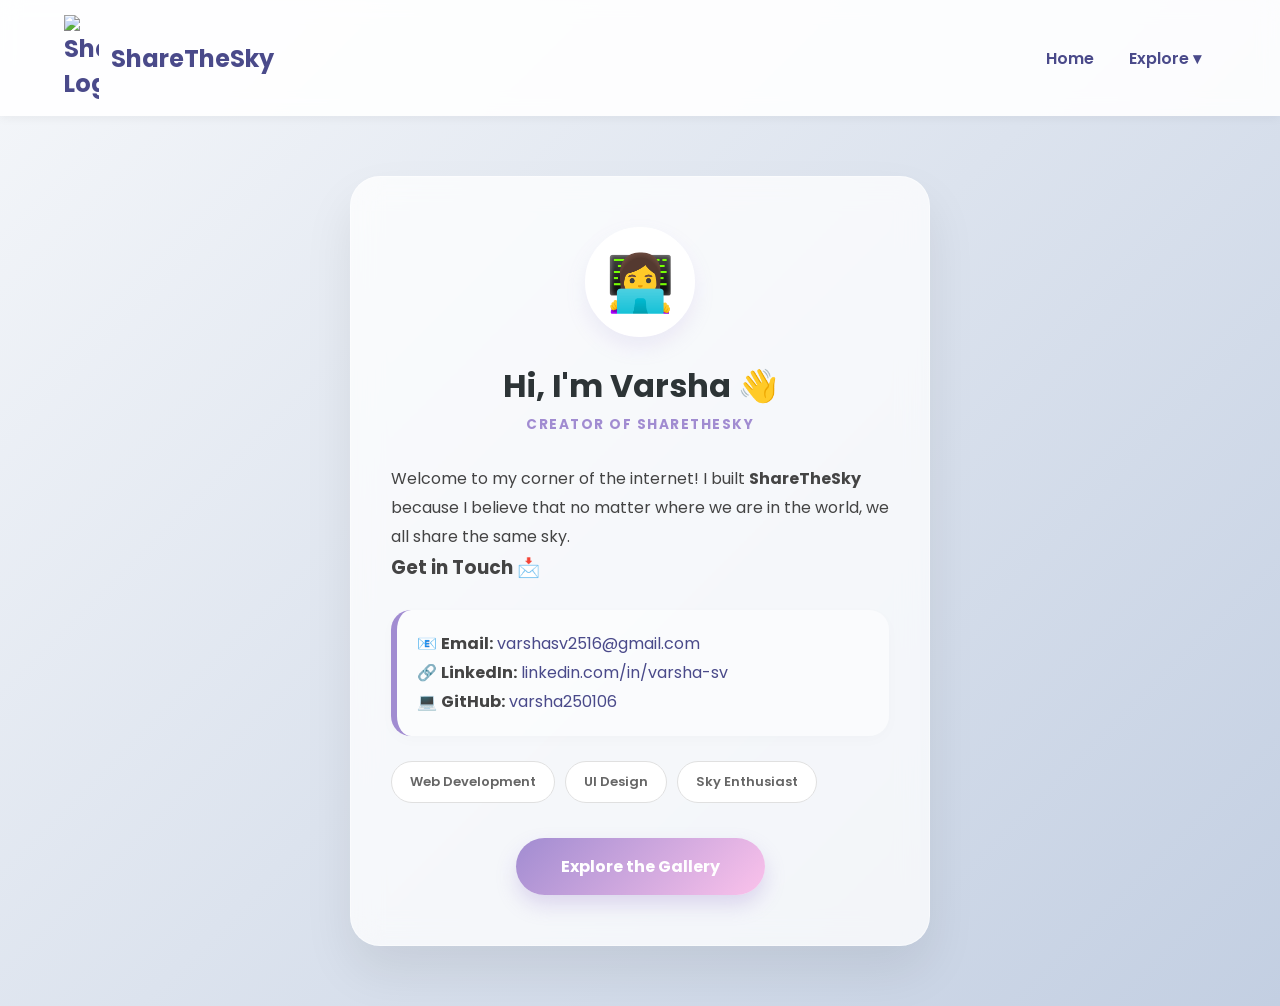
==== commit d6b09c1a: "Update about.html" ====
--- a/about.html
+++ b/about.html
@@ -8,7 +8,7 @@
     <link href="https://fonts.googleapis.com/css2?family=Inter:wght@400;600;700&display=swap" rel="stylesheet">
     
     <style>
-        /* --- Keep only unique 'About' Styles here --- */
+        /* --- GLOBAL & HEADER STYLES (Synced with Index/Gallery) --- */
         body {
             font-family: 'Inter', sans-serif;
             margin: 0;
@@ -16,7 +16,47 @@
             min-height: 100vh;
         }
 
-        /* Dropdown & Mobile Menu CSS (Sync with other pages) */
+        header {
+            display: flex;
+            justify-content: space-between;
+            align-items: center;
+            padding: 15px 5%;
+            background: rgba(255, 255, 255, 0.9);
+            backdrop-filter: blur(10px);
+            position: sticky;
+            top: 0;
+            z-index: 1000;
+            box-shadow: 0 2px 10px rgba(0,0,0,0.05);
+        }
+
+        .logo a {
+            display: flex;
+            align-items: center;
+            gap: 12px;
+            text-decoration: none;
+        }
+
+        .header-logo {
+            width: 35px;
+            height: auto;
+            transition: transform 0.3s ease;
+        }
+
+        .logo a:hover .header-logo {
+            transform: translateY(-3px) rotate(-5deg);
+        }
+
+        .logo span {
+            color: #4a4a8a;
+            font-size: 1.5rem;
+            font-weight: 700;
+        }
+
+        /* Navigation Links */
+        .nav-links { display: flex; align-items: center; gap: 20px; }
+        .nav-links a { text-decoration: none; color: #4a4a8a; font-weight: 600; transition: 0.3s; }
+        .nav-links a:hover { color: #a18cd1; }
+
         .dropdown { position: relative; display: inline-block; }
         .dropbtn {
             background: none; border: none; color: #4a4a8a;
@@ -27,6 +67,7 @@
             display: none; position: absolute; background-color: white;
             min-width: 180px; box-shadow: 0px 8px 16px rgba(0,0,0,0.1);
             border-radius: 12px; z-index: 100; top: 100%; overflow: hidden;
+            right: 0;
         }
         .dropdown-content a {
             color: #333; padding: 12px 16px; text-decoration: none;
@@ -35,12 +76,8 @@
         .dropdown-content a:hover { background-color: #f8f6ff; color: #a18cd1; }
         .dropdown:hover .dropdown-content { display: block; }
 
-        .menu-toggle {
-            display: none; flex-direction: column; gap: 5px; cursor: pointer;
-        }
-        .menu-toggle span {
-            width: 25px; height: 3px; background-color: #a18cd1; border-radius: 3px;
-        }
+        .menu-toggle { display: none; flex-direction: column; gap: 5px; cursor: pointer; }
+        .menu-toggle span { width: 25px; height: 3px; background-color: #a18cd1; border-radius: 3px; }
 
         @media (max-width: 768px) {
             .menu-toggle { display: flex; }
@@ -48,18 +85,14 @@
                 display: none; flex-direction: column; position: absolute;
                 top: 70px; right: 20px; background: white; width: 200px;
                 padding: 20px; border-radius: 15px; box-shadow: 0 10px 30px rgba(0,0,0,0.1);
-                z-index: 1000;
             }
             .nav-links.active { display: flex; }
-            .dropdown-content {
-                position: static; box-shadow: none; background: #f9f9f9; margin-top: 10px;
-            }
-        }
-
-        /* Glassmorphism Card Styles */
+        }
+
+        /* --- ABOUT CARD STYLES --- */
         .about-container {
             display: flex; justify-content: center; align-items: center;
-            padding: 80px 20px; min-height: 85vh;
+            padding: 60px 20px; min-height: 80vh;
         }
 
         .about-card {
@@ -81,14 +114,12 @@
 
         .profile-pic {
             font-size: 55px; background: #ffffff;
-            width: 110px; height: 110px; line-height: 110px;
-            border-radius: 50%; margin: 0 auto 25px;
+            width: 110px; height: 110px; border-radius: 50%; margin: 0 auto 25px;
             box-shadow: 0 10px 20px rgba(161, 140, 209, 0.15);
             border: 4px solid #fff; display: flex;
             align-items: center; justify-content: center;
             transition: transform 0.3s ease;
         }
-
         .profile-pic:hover { transform: scale(1.1) rotate(5deg); }
 
         .about-card h2 { color: #2d3436; font-size: 2rem; margin-bottom: 5px; }
@@ -98,36 +129,24 @@
         }
 
         .about-content { text-align: left; line-height: 1.8; color: #444; }
-
         .contact-info {
             background: rgba(255, 255, 255, 0.5); padding: 20px;
             border-radius: 20px; margin: 25px 0; border-left: 6px solid #a18cd1;
-            transition: all 0.3s ease;
-        }
-
-        .contact-info:hover {
-            transform: translateX(10px); background: white;
-            box-shadow: 0 10px 25px rgba(161, 140, 209, 0.12);
         }
 
         .skills-tag { display: flex; gap: 10px; flex-wrap: wrap; margin-top: 25px; }
         .skills-tag span {
             background: white; border: 1px solid #e0e0e0;
             padding: 8px 18px; border-radius: 50px; font-size: 13px;
-            font-weight: 600; color: #666; transition: all 0.3s ease;
-        }
-
-        .skills-tag span:hover {
-            background: #a18cd1; color: white; border-color: #a18cd1;
-            transform: translateY(-4px); box-shadow: 0 5px 15px rgba(161, 140, 209, 0.3);
-        }
+            font-weight: 600; color: #666; transition: 0.3s;
+        }
+        .skills-tag span:hover { background: #a18cd1; color: white; transform: translateY(-4px); }
 
         .main-upload-btn {
             background: linear-gradient(135deg, #a18cd1 0%, #fbc2eb 100%);
             color: white !important; padding: 16px 45px; border-radius: 50px;
             text-decoration: none; font-weight: 700; display: inline-block;
-            margin-top: 35px; transition: all 0.3s ease;
-            box-shadow: 0 10px 20px rgba(161, 140, 209, 0.3);
+            margin-top: 35px; box-shadow: 0 10px 20px rgba(161, 140, 209, 0.3);
         }
     </style>
 </head>
@@ -135,7 +154,10 @@
 
 <header>
     <h1 class="logo">
-        <a href="index.html">ShareTheSky</a>
+        <a href="index.html">
+            <img src="https://img.icons8.com/fluency/48/cloud.png" alt="ShareTheSky Logo" class="header-logo">
+            <span>ShareTheSky</span>
+        </a>
     </h1>
     
     <div class="menu-toggle" id="mobile-menu">
@@ -173,9 +195,9 @@
             <h3>Get in Touch 📩</h3>
             
             <div class="contact-info">
-                <p>📧 <strong>Email:</strong> <a href="mailto:varshasv2516@gmail.com">varshasv2516@gmail.com</a></p>
-                <p>🔗 <strong>LinkedIn:</strong> <a href="https://www.linkedin.com/in/varsha-sv" target="_blank">linkedin.com/in/varsha-sv</a></p>
-                <p>💻 <strong>GitHub:</strong> <a href="https://github.com/varsha250106" target="_blank">varsha250106</a></p>
+                <p>📧 <strong>Email:</strong> <a href="mailto:varshasv2516@gmail.com" style="text-decoration:none; color:#4a4a8a;">varshasv2516@gmail.com</a></p>
+                <p>🔗 <strong>LinkedIn:</strong> <a href="https://www.linkedin.com/in/varsha-sv" target="_blank" style="text-decoration:none; color:#4a4a8a;">linkedin.com/in/varsha-sv</a></p>
+                <p>💻 <strong>GitHub:</strong> <a href="https://github.com/varsha250106" target="_blank" style="text-decoration:none; color:#4a4a8a;">varsha250106</a></p>
             </div>
 
             <div class="skills-tag">
@@ -190,7 +212,6 @@
 </main>
 
 <script>
-    // Handle mobile menu toggle
     const menuToggle = document.getElementById('mobile-menu');
     const navList = document.getElementById('nav-list');
 
@@ -200,7 +221,6 @@
         });
     }
 
-    // Close menu when clicking outside
     document.addEventListener('click', (e) => {
         if (!menuToggle.contains(e.target) && !navList.contains(e.target)) {
             navList.classList.remove('active');
--- a/style.css
+++ b/style.css
@@ -18,6 +18,52 @@
     display: flex;
     flex-direction: column;
     color: #333;
+}
+/* Container to center the whole group of boxes */
+.info-section {
+    display: grid;
+    grid-template-columns: repeat(auto-fit, minmax(280px, 1fr));
+    gap: 25px;
+    max-width: 1100px;
+    margin: 60px auto; /* Centered horizontally */
+    padding: 0 20px;
+}
+
+/* The Individual Boxes */
+.info-card {
+    background: rgba(255, 255, 255, 0.4); /* Translucent effect */
+    backdrop-filter: blur(10px);
+    -webkit-backdrop-filter: blur(10px);
+    padding: 30px;
+    border-radius: 20px;
+    border: 1px solid rgba(255, 255, 255, 0.5);
+    text-align: center; /* Centers the text inside the box */
+    transition: all 0.3s ease;
+    box-shadow: 0 10px 30px rgba(0, 0, 0, 0.05);
+    display: flex;
+    flex-direction: column;
+    justify-content: center;
+}
+
+/* Hover Effect for the boxes */
+.info-card:hover {
+    transform: translateY(-8px);
+    background: rgba(255, 255, 255, 0.7);
+    box-shadow: 0 15px 35px rgba(161, 140, 209, 0.2);
+}
+
+.info-card h3 {
+    color: #4a4a8a;
+    margin-top: 0;
+    margin-bottom: 15px;
+    font-size: 1.25rem;
+}
+
+.info-card p {
+    color: #555;
+    font-size: 0.95rem;
+    line-height: 1.6;
+    margin: 0;
 }
 
 /* =========================================
@@ -1440,3 +1486,204 @@
     transform: translateY(-2px);
     transition: 0.3s;
 }
+/* Styling the new info section */
+.info-grid {
+    display: grid;
+    grid-template-columns: repeat(auto-fit, minmax(280px, 1fr));
+    gap: 30px;
+    max-width: 1000px;
+    margin: 60px auto;
+    padding: 0 20px;
+}
+
+.info-card {
+    background: rgba(255, 255, 255, 0.6);
+    backdrop-filter: blur(10px);
+    padding: 30px;
+    border-radius: 20px;
+    border: 1px solid rgba(255, 255, 255, 0.3);
+    text-align: left;
+    transition: transform 0.3s ease;
+}
+
+.info-card:hover {
+    transform: translateY(-5px);
+    background: rgba(255, 255, 255, 0.8);
+}
+
+.info-card h3 {
+    color: #4a4a8a;
+    margin-bottom: 15px;
+    font-size: 1.2rem;
+}
+
+.info-card p {
+    color: #555;
+    font-size: 0.95rem;
+    line-height: 1.6;
+}
+
+/* Ensure the hero button looks prominent */
+.main-upload-btn {
+    background: linear-gradient(135deg, #a18cd1 0%, #fbc2eb 100%);
+    color: white !important;
+    padding: 15px 35px;
+    border-radius: 50px;
+    text-decoration: none;
+    font-weight: 700;
+    display: inline-block;
+    margin-top: 20px;
+    box-shadow: 0 10px 20px rgba(161, 140, 209, 0.3);
+    transition: 0.3s;
+}
+
+.main-upload-btn:hover {
+    transform: scale(1.05);
+    box-shadow: 0 15px 30px rgba(161, 140, 209, 0.5);
+}
+/* Center the hero text specifically */
+.hero-content {
+    text-align: center;
+    margin-bottom: 40px; /* Space between the button and the boxes */
+}
+
+.hero-content h1 {
+    font-size: 2.8rem; /* Making it bold and clear */
+    color: #2d2d6a;
+    margin-bottom: 10px;
+}
+
+.hero-content p {
+    font-size: 1.2rem;
+    color: #555;
+    max-width: 600px;
+    margin: 0 auto 25px auto; /* Centers the paragraph itself */
+}
+
+/* Ensure the info section grid is centered on the page */
+.info-section {
+    display: grid;
+    grid-template-columns: repeat(auto-fit, minmax(280px, 1fr));
+    gap: 20px;
+    max-width: 1000px;
+    margin: 0 auto; /* This centers the grid container horizontally */
+    padding: 20px;
+    justify-content: center; /* Centers the cards if there's extra space */
+}
+
+/* Make sure the text inside the cards is also centered */
+.info-card {
+    text-align: center;
+    display: flex;
+    flex-direction: column;
+    align-items: center; /* Centers items horizontally in flex */
+    justify-content: center; /* Centers items vertically in flex */
+}
+/* --- 1. Hero Section Layout --- */
+.hero {
+    display: flex;
+    flex-direction: column;
+    align-items: center;    /* Standard horizontal center */
+    justify-content: center;
+    text-align: center;     /* Centers the actual text lines */
+    width: 100%;
+    padding: 100px 20px;
+    box-sizing: border-box;
+    min-height: 60vh;       /* Gives it some vertical breathing room */
+}
+
+.hero-content {
+    width: 100%;
+    max-width: 800px;       /* Limits text width so it doesn't stretch too thin */
+    margin: 0 auto 50px auto;
+}
+
+.hero-content h1 {
+    font-size: clamp(2.5rem, 6vw, 4rem); /* Responsive: gets bigger on large screens */
+    color: #2d2d6a;
+    margin-bottom: 15px;
+    line-height: 1.1;
+    font-weight: 700;
+}
+
+.hero-content p {
+    font-size: 1.2rem;
+    color: #555;
+    margin-bottom: 35px;
+    line-height: 1.6;
+}
+
+/* --- 2. Info Boxes Grid --- */
+.info-section {
+    display: grid;
+    /* This creates 3 columns on desktop, 1 on mobile automatically */
+    grid-template-columns: repeat(auto-fit, minmax(300px, 1fr));
+    gap: 25px;
+    width: 100%;
+    max-width: 1100px;
+    margin: 0 auto;         /* Centers the entire grid container */
+    justify-content: center;
+}
+
+.info-card {
+    background: rgba(255, 255, 255, 0.45);
+    backdrop-filter: blur(10px);
+    -webkit-backdrop-filter: blur(10px);
+    padding: 35px;
+    border-radius: 25px;
+    border: 1px solid rgba(255, 255, 255, 0.5);
+    transition: all 0.3s ease;
+    text-align: center;
+    display: flex;
+    flex-direction: column;
+    align-items: center;
+}
+
+.info-card:hover {
+    transform: translateY(-10px);
+    background: rgba(255, 255, 255, 0.7);
+    box-shadow: 0 15px 35px rgba(161, 140, 209, 0.15);
+}
+
+.info-card h3 {
+    color: #4a4a8a;
+    margin-bottom: 12px;
+    font-size: 1.3rem;
+}
+
+.info-card p {
+    color: #666;
+    line-height: 1.6;
+    font-size: 0.95rem;
+    margin: 0;
+}
+
+/* --- 3. Main Call-to-Action Button --- */
+.main-upload-btn {
+    background: linear-gradient(135deg, #a18cd1 0%, #fbc2eb 100%);
+    color: white !important;
+    padding: 16px 40px;
+    border-radius: 50px;
+    text-decoration: none;
+    font-weight: 700;
+    display: inline-block;
+    box-shadow: 0 10px 20px rgba(161, 140, 209, 0.3);
+    transition: transform 0.3s ease, filter 0.3s ease;
+}
+
+.main-upload-btn:hover {
+    transform: scale(1.05);
+    filter: brightness(1.05);
+}
+/* This makes the logo and text sit perfectly side-by-side on ALL pages */
+.logo a {
+    display: flex;
+    align-items: center;
+    gap: 10px;
+    text-decoration: none;
+}
+
+.header-logo {
+    width: 32px;
+    height: auto;
+}
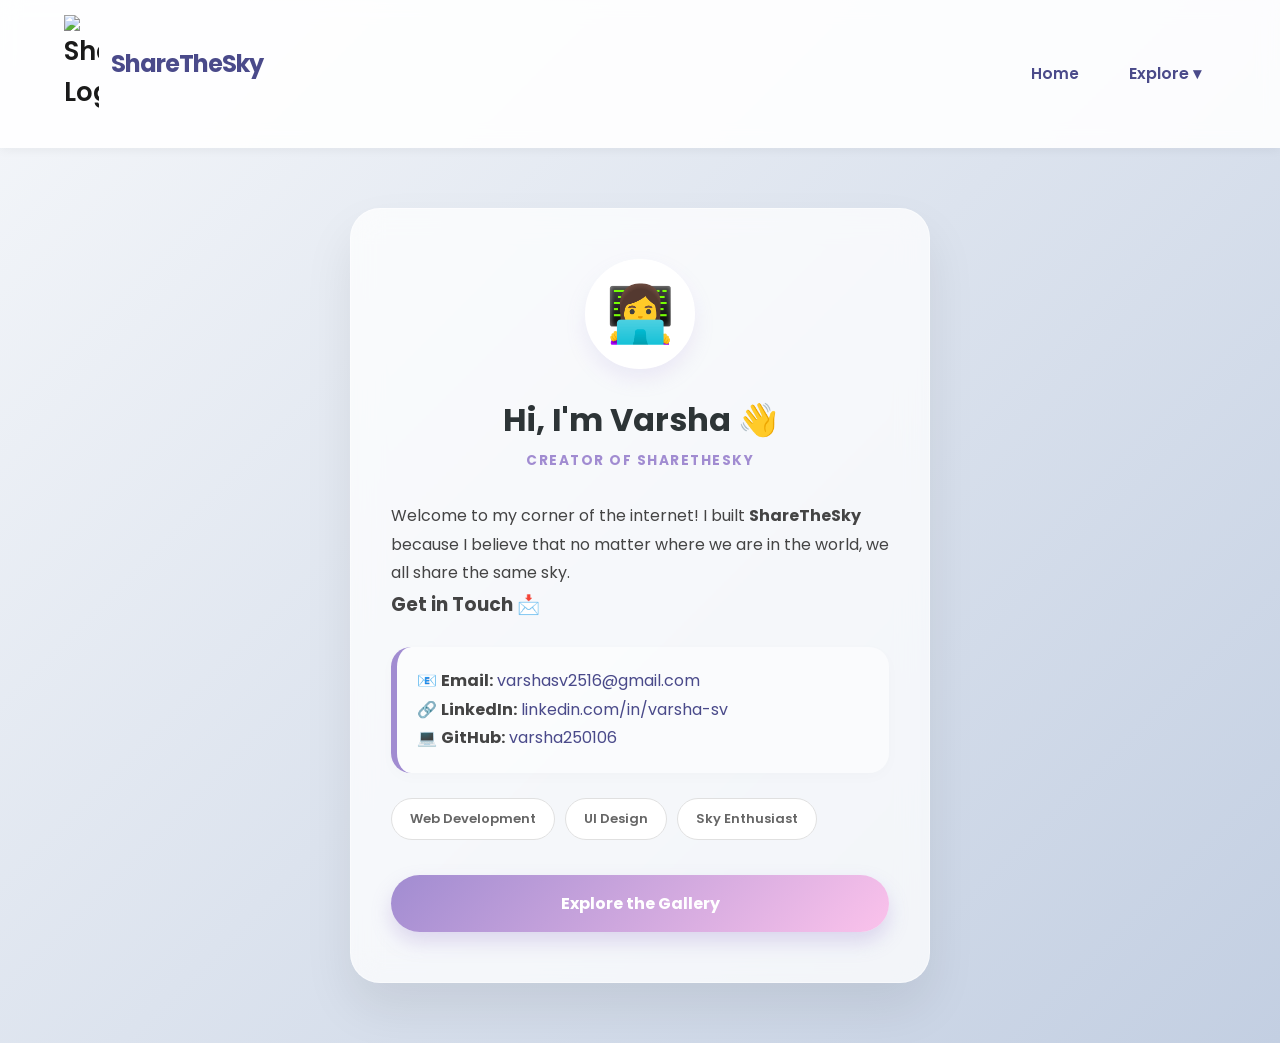
==== commit 1f6d3585: "Update about.html" ====
--- a/about.html
+++ b/about.html
@@ -170,11 +170,12 @@
         <a href="index.html">Home</a>
         <div class="dropdown">
             <button class="dropbtn">Explore ▾</button>
-            <div class="dropdown-content">
-                <a href="gallery.html">Gallery</a>
-                <a href="upload.html">Upload</a>
-                <a href="about.html" style="color: #a18cd1; font-weight: bold;">About Me</a>
-            </div>
+           <div class="dropdown-content">
+    <a href="gallery.html">Gallery</a>
+    <a href="upload.html">Upload</a>
+    <a href="skymatch.html" style="color:var(--primary-purple); font-weight:bold;">Sky Match 🎮</a>
+    <a href="about.html">About Me</a>
+</div>
         </div>
     </nav>
 </header>
--- a/style.css
+++ b/style.css
@@ -1687,3 +1687,2615 @@
     width: 32px;
     height: auto;
 }
+/* --- ENHANCED RESPONSIVE GRID --- */
+.pinterest-grid {
+    display: grid;
+    /* This line is magic: it automatically decides how many columns fit */
+    grid-template-columns: repeat(auto-fill, minmax(300px, 1fr));
+    gap: 25px;
+    padding: 20px 5%;
+    max-width: 1400px;
+    margin: 0 auto;
+}
+
+/* Card Styling */
+.pin-card {
+    background: white;
+    border-radius: 20px;
+    overflow: hidden;
+    box-shadow: 0 10px 20px rgba(0,0,0,0.05);
+    transition: transform 0.3s ease;
+    display: flex;
+    flex-direction: column;
+}
+
+.pin-card:hover {
+    transform: translateY(-5px);
+}
+
+/* Image Wrapper Fix */
+.pin-image-wrapper {
+    position: relative;
+    width: 100%;
+    aspect-ratio: 4 / 5; /* Keeps all images looking uniform */
+    overflow: hidden;
+}
+
+.pin-img {
+    width: 100%;
+    height: 100%;
+    object-fit: cover; /* Prevents squishing */
+    cursor: zoom-in;
+}
+
+/* Cleaner Action Buttons */
+.pin-top-actions {
+    position: absolute;
+    top: 10px;
+    right: 10px;
+    display: flex;
+    gap: 8px;
+    opacity: 0; /* Hidden on desktop until hover */
+    transition: 0.3s;
+}
+
+.pin-card:hover .pin-top-actions {
+    opacity: 1;
+}
+
+.action-btn {
+    background: white;
+    border: none;
+    padding: 8px;
+    border-radius: 50%;
+    cursor: pointer;
+    box-shadow: 0 4px 10px rgba(0,0,0,0.1);
+    font-size: 16px;
+    display: flex;
+    align-items: center;
+    justify-content: center;
+}
+
+/* Like Button - Moved to bottom right so it doesn't overlap */
+.pin-like-overlay {
+    position: absolute;
+    bottom: 10px;
+    right: 10px;
+    background: rgba(255, 255, 255, 0.9);
+    border: none;
+    padding: 6px 12px;
+    border-radius: 20px;
+    font-weight: 700;
+    cursor: pointer;
+    backdrop-filter: blur(5px);
+    transition: 0.3s;
+}
+
+.pin-like-overlay.liked {
+    background: #ff4757;
+    color: white;
+}
+
+/* Content area below image */
+.pin-content {
+    padding: 15px;
+}
+
+.pin-content h3 {
+    margin: 0 0 8px 0;
+    font-size: 1.1rem;
+    color: #2d2d6a;
+}
+
+.pin-footer {
+    display: flex;
+    justify-content: space-between;
+    align-items: center;
+    font-size: 0.85rem;
+    color: #888;
+}
+
+/* --- MOBILE SPECIFIC FIXES --- */
+@media (max-width: 600px) {
+    .gallery-header h2 { font-size: 1.8rem; }
+    
+    .pinterest-grid {
+        grid-template-columns: 1fr; /* Full width on small phones */
+        gap: 20px;
+        padding: 10px 20px;
+    }
+
+    .pin-top-actions {
+        opacity: 1; /* Always show buttons on mobile since there is no hover */
+    }
+    
+    .pin-image-wrapper {
+        aspect-ratio: 1 / 1; /* Squares look better on mobile feed */
+    }
+}
+/* --- Root Variables for Consistency --- */
+:root {
+    --primary-purple: #a18cd1;
+    --secondary-pink: #fbc2eb;
+    --dark-text: #2d2d6a;
+    --light-gray: #f8f9fc;
+    --glass-bg: rgba(255, 255, 255, 0.8);
+}
+
+/* --- Base Layout --- */
+body {
+    font-family: 'Inter', sans-serif;
+    margin: 0;
+    background: var(--light-gray);
+    color: #333;
+    line-height: 1.6;
+}
+
+/* --- Shared Navigation & Header --- */
+header {
+    display: flex;
+    justify-content: space-between;
+    align-items: center;
+    padding: 15px 5%;
+    background: white;
+    position: sticky;
+    top: 0;
+    z-index: 1000;
+    box-shadow: 0 2px 10px rgba(0,0,0,0.05);
+}
+
+.logo a {
+    display: flex;
+    align-items: center;
+    gap: 10px;
+    text-decoration: none;
+    font-weight: 700;
+    font-size: 1.4rem;
+    color: var(--dark-text);
+}
+
+.nav-links {
+    display: flex;
+    gap: 25px;
+    align-items: center;
+}
+
+.nav-links a {
+    text-decoration: none;
+    color: var(--dark-text);
+    font-weight: 600;
+    transition: 0.3s;
+}
+
+.nav-links a:hover {
+    color: var(--primary-purple);
+}
+
+/* --- Responsive Pinterest Grid --- */
+.pinterest-grid {
+    display: grid;
+    /* Laptop: 3-4 columns | Tablet: 2 columns | Mobile: 1 column */
+    grid-template-columns: repeat(auto-fill, minmax(300px, 1fr));
+    gap: 25px;
+    padding: 20px 5%;
+    max-width: 1400px;
+    margin: 0 auto;
+}
+
+/* --- Card Styling --- */
+.pin-card {
+    background: white;
+    border-radius: 20px;
+    overflow: hidden;
+    box-shadow: 0 10px 25px rgba(0,0,0,0.05);
+    transition: transform 0.3s ease, box-shadow 0.3s ease;
+    display: flex;
+    flex-direction: column;
+}
+
+.pin-card:hover {
+    transform: translateY(-8px);
+    box-shadow: 0 15px 35px rgba(161, 140, 209, 0.2);
+}
+
+.pin-image-wrapper {
+    position: relative;
+    width: 100%;
+    aspect-ratio: 4 / 5; /* Keeps vertical height consistent */
+    overflow: hidden;
+}
+
+.pin-img {
+    width: 100%;
+    height: 100%;
+    object-fit: cover;
+    transition: transform 0.5s ease;
+}
+
+.pin-card:hover .pin-img {
+    transform: scale(1.05);
+}
+
+/* --- Like & Action Buttons --- */
+.pin-top-actions {
+    position: absolute;
+    top: 15px;
+    right: 15px;
+    display: flex;
+    gap: 8px;
+    z-index: 5;
+}
+
+.action-btn {
+    background: white;
+    border: none;
+    width: 38px;
+    height: 38px;
+    border-radius: 50%;
+    display: flex;
+    align-items: center;
+    justify-content: center;
+    cursor: pointer;
+    box-shadow: 0 4px 10px rgba(0,0,0,0.1);
+    text-decoration: none;
+    font-size: 14px;
+}
+
+.pin-like-overlay {
+    position: absolute;
+    bottom: 15px;
+    right: 15px;
+    background: white;
+    border: none;
+    padding: 8px 15px;
+    border-radius: 30px;
+    font-weight: 700;
+    cursor: pointer;
+    display: flex;
+    align-items: center;
+    gap: 6px;
+    box-shadow: 0 4px 10px rgba(0,0,0,0.1);
+    transition: 0.3s;
+}
+
+.pin-like-overlay.liked {
+    background: #ff4757;
+    color: white;
+}
+
+/* --- Content Styling --- */
+.pin-content {
+    padding: 15px 20px 20px;
+}
+
+.pin-content h3 {
+    margin: 0 0 10px 0;
+    color: var(--dark-text);
+    font-size: 1.2rem;
+}
+
+.pin-footer {
+    display: flex;
+    justify-content: space-between;
+    align-items: center;
+    color: #888;
+    font-size: 0.9rem;
+}
+
+.pin-delete {
+    background: #fff0f0;
+    color: #ff4757;
+    border: none;
+    padding: 6px 12px;
+    border-radius: 8px;
+    cursor: pointer;
+    font-weight: 600;
+    transition: 0.2s;
+}
+
+.pin-delete:hover {
+    background: #ff4757;
+    color: white;
+}
+
+/* --- Mobile Specific Fixes --- */
+@media (max-width: 768px) {
+    .nav-links {
+        display: none; /* Hide standard nav for mobile menu toggle */
+    }
+    
+    .pinterest-grid {
+        grid-template-columns: 1fr; /* Single column on phones */
+        padding: 10px 15px;
+    }
+
+    .pin-image-wrapper {
+        aspect-ratio: 1 / 1; /* Squares look cleaner on mobile feeds */
+    }
+
+    .pin-top-actions {
+        top: 10px;
+        right: 10px;
+    }
+}
+
+/* --- Footer --- */
+footer {
+    text-align: center;
+    padding: 30px;
+    color: #aaa;
+    font-size: 0.8rem;
+}
+#closeZoom:hover {
+    background: #ff6b81;
+    transform: scale(1.05);
+}
+/* --- Global Reset & Variables --- */
+:root {
+    --primary-purple: #a18cd1;
+    --dark-text: #2d2d6a;
+    --light-bg: #f8f9fc;
+    --white: #ffffff;
+    --shadow: 0 4px 12px rgba(0, 0, 0, 0.08);
+}
+
+* {
+    box-sizing: border-box;
+    margin: 0;
+    padding: 0;
+}
+
+body {
+    font-family: 'Inter', sans-serif;
+    background-color: var(--light-bg);
+    color: #333;
+    line-height: 1.6;
+}
+
+/* --- Navigation Bar --- */
+header {
+    display: flex;
+    justify-content: space-between;
+    align-items: center;
+    padding: 15px 5%;
+    background: var(--white);
+    position: sticky;
+    top: 0;
+    z-index: 1000;
+    box-shadow: 0 2px 10px rgba(0, 0, 0, 0.05);
+}
+
+.logo a {
+    display: flex;
+    align-items: center;
+    gap: 12px;
+    text-decoration: none;
+}
+
+.header-logo {
+    width: 35px;
+    height: auto;
+}
+
+.logo span {
+    color: var(--dark-text);
+    font-size: 1.5rem;
+    font-weight: 700;
+}
+
+/* Navigation Links */
+.nav-links {
+    display: flex;
+    align-items: center;
+    gap: 25px;
+}
+
+.nav-links a {
+    text-decoration: none;
+    color: var(--dark-text);
+    font-weight: 600;
+    font-size: 1rem;
+    transition: 0.3s;
+    padding: 5px 0;
+}
+
+.nav-links a:hover {
+    color: var(--primary-purple);
+}
+
+/* Active Page Style (The purple underline) */
+.nav-links a.active-page {
+    color: var(--primary-purple);
+    border-bottom: 2px solid var(--primary-purple);
+}
+
+/* Mobile Menu Toggle (Hamburger) */
+.menu-toggle {
+    display: none;
+    flex-direction: column;
+    gap: 5px;
+    cursor: pointer;
+}
+
+.menu-toggle span {
+    width: 25px;
+    height: 3px;
+    background-color: var(--primary-purple);
+    border-radius: 3px;
+    transition: 0.3s;
+}
+
+/* --- Pinterest-style Grid --- */
+.pinterest-grid {
+    display: grid;
+    grid-template-columns: repeat(auto-fill, minmax(300px, 1fr));
+    gap: 25px;
+    padding: 20px 5%;
+    max-width: 1400px;
+    margin: 0 auto;
+}
+
+.pin-card {
+    background: var(--white);
+    border-radius: 20px;
+    overflow: hidden;
+    box-shadow: var(--shadow);
+    transition: transform 0.3s ease;
+    display: flex;
+    flex-direction: column;
+}
+
+.pin-card:hover {
+    transform: translateY(-8px);
+}
+
+.pin-image-wrapper {
+    position: relative;
+    width: 100%;
+    aspect-ratio: 4 / 5; /* Vertical look */
+    overflow: hidden;
+    background: #eee;
+}
+
+.pin-img {
+    width: 100%;
+    height: 100%;
+    object-fit: cover;
+    cursor: zoom-in;
+}
+
+/* --- Responsive Adjustments --- */
+@media (max-width: 768px) {
+    .menu-toggle {
+        display: flex; /* Show hamburger on mobile */
+    }
+
+    .nav-links {
+        display: none; /* Hide links by default on mobile */
+        flex-direction: column;
+        position: absolute;
+        top: 75px;
+        right: 5%;
+        background: var(--white);
+        width: 200px;
+        padding: 20px;
+        border-radius: 15px;
+        box-shadow: 0 10px 30px rgba(0, 0, 0, 0.15);
+    }
+
+    /* This class is toggled by JavaScript */
+    .nav-links.active {
+        display: flex;
+    }
+
+    .pinterest-grid {
+        grid-template-columns: 1fr; /* Single column on phones */
+        padding: 10px 20px;
+    }
+   /* --- GLOBAL STYLES --- */
+body { 
+    font-family: 'Inter', sans-serif; 
+    margin: 0; 
+    background: #f5f7fa; /* The light grey-blue background from your original design */
+    color: #333;
+}
+
+/* --- HEADER & NAVIGATION (IMAGE 16 STYLE) --- */
+header {
+    display: flex;
+    justify-content: space-between;
+    align-items: center;
+    padding: 20px 5%; /* Spacing from your first screenshot */
+    background: white;
+    position: sticky;
+    top: 0;
+    z-index: 1000;
+    box-shadow: 0 2px 10px rgba(0,0,0,0.03);
+}
+
+.logo a {
+    text-decoration: none;
+    color: #2d2d6a; /* Dark navy blue from Image 16 */
+    font-size: 1.5rem;
+    font-weight: 700;
+}
+
+.nav-links { 
+    display: flex; 
+    align-items: center; 
+    gap: 25px; 
+}
+
+.nav-links a { 
+    text-decoration: none; 
+    color: #4a4a8a; 
+    font-weight: 600; 
+    transition: 0.3s; 
+}
+
+.nav-links a:hover { 
+    color: #a18cd1; 
+}
+
+/* --- DROPDOWN MENU STYLING --- */
+.dropdown { 
+    position: relative; 
+    display: inline-block; 
+}
+
+.dropbtn {
+    background: none; 
+    border: none; 
+    color: #4a4a8a;
+    font-size: 16px; 
+    font-weight: 600; 
+    cursor: pointer;
+    padding: 10px 15px; 
+    font-family: 'Inter', sans-serif;
+}
+
+.dropdown-content {
+    display: none; 
+    position: absolute; 
+    background-color: white;
+    min-width: 180px; 
+    box-shadow: 0px 8px 16px rgba(0,0,0,0.1);
+    border-radius: 12px; 
+    z-index: 100; 
+    top: 100%; 
+    right: 0;
+    overflow: hidden;
+}
+
+.dropdown-content a {
+    color: #333; 
+    padding: 12px 16px; 
+    text-decoration: none;
+    display: block; 
+    font-size: 14px; 
+    transition: background 0.2s;
+}
+
+.dropdown-content a:hover { 
+    background-color: #f8f6ff; 
+    color: #a18cd1; 
+}
+
+.dropdown:hover .dropdown-content { 
+    display: block; 
+}
+
+/* --- GRID & CARDS --- */
+.pinterest-grid {
+    display: grid;
+    grid-template-columns: repeat(auto-fill, minmax(300px, 1fr));
+    gap: 25px;
+    padding: 20px 5%;
+    max-width: 1400px;
+    margin: 0 auto;
+}
+
+.pin-card {
+    background: white;
+    border-radius: 20px;
+    overflow: hidden;
+    box-shadow: 0 10px 20px rgba(0,0,0,0.05);
+    transition: transform 0.3s ease;
+}
+
+.pin-image-wrapper {
+    position: relative;
+    width: 100%;
+    aspect-ratio: 4 / 5; /* Pinterest vertical style */
+    overflow: hidden;
+}
+
+.pin-img {
+    width: 100%; 
+    height: 100%;
+    object-fit: cover;
+}
+
+/* Like Button Style (Restored) */
+.pin-like-overlay {
+    position: absolute; 
+    bottom: 12px; 
+    right: 12px;
+    background: rgba(255,255,255,0.9);
+    border: none; 
+    padding: 8px 15px; 
+    border-radius: 25px;
+    font-weight: 700; 
+    cursor: pointer;
+    box-shadow: 0 4px 10px rgba(0,0,0,0.1);
+    display: flex; 
+    align-items: center; 
+    gap: 6px;
+}
+
+.pin-like-overlay.liked {
+    background: #ff4757 !important;
+    color: white !important;
+}
+
+/* Mobile Responsive */
+@media (max-width: 600px) {
+    .pinterest-grid { 
+        grid-template-columns: 1fr; 
+    }
+    .pin-image-wrapper { 
+        aspect-ratio: 1 / 1; 
+    }
+}
+
+    .pin-image-wrapper {
+        aspect-ratio: 1 / 1; /* Squares look better on mobile */
+    }
+}
+/* --- GLOBAL & FONTS --- */
+body { 
+    font-family: 'Inter', sans-serif; 
+    margin: 0; 
+    background: #f5f7fa; 
+    color: #333;
+}
+
+/* --- LOGO & HEADER (MATCHING IMAGE 9) --- */
+header {
+    display: flex;
+    justify-content: space-between;
+    align-items: center;
+    padding: 15px 5%;
+    background: white;
+    position: sticky;
+    top: 0;
+    z-index: 1000;
+    box-shadow: 0 2px 10px rgba(0,0,0,0.03);
+}
+
+.logo a {
+    display: flex;
+    align-items: center;
+    gap: 10px; /* Restores spacing between cloud and text */
+    text-decoration: none;
+    color: #2d2d6a; /* Original branding color */
+    font-size: 1.5rem;
+    font-weight: 700;
+}
+
+.header-logo-img {
+    width: 35px; /* Size for the cloud icon seen in Image 16 */
+    height: auto;
+}
+
+/* --- NAVIGATION & DROPDOWN --- */
+.nav-links { display: flex; align-items: center; gap: 25px; }
+.nav-links a { text-decoration: none; color: #4a4a8a; font-weight: 600; transition: 0.3s; }
+
+.dropdown { position: relative; display: inline-block; }
+.dropbtn {
+    background: none; border: none; color: #4a4a8a;
+    font-size: 16px; font-weight: 600; cursor: pointer;
+    padding: 10px; font-family: inherit;
+}
+
+.dropdown-content {
+    display: none; position: absolute; background-color: white;
+    min-width: 170px; box-shadow: 0px 8px 16px rgba(0,0,0,0.1);
+    border-radius: 12px; z-index: 100; right: 0; overflow: hidden;
+}
+
+.dropdown-content a {
+    color: #333; padding: 12px 16px; text-decoration: none;
+    display: block; font-size: 14px;
+}
+
+.dropdown-content a:hover { background: #f8f6ff; color: #a18cd1; }
+.dropdown:hover .dropdown-content { display: block; }
+
+/* --- THE ZOOM PILL (IMAGE 10/16 STYLE) --- */
+.zoom-pill-container {
+    background: white; 
+    padding: 12px 25px; 
+    border-radius: 40px; 
+    display: flex; 
+    gap: 20px; 
+    align-items: center; 
+    margin-bottom: 40px; 
+    box-shadow: 0 10px 30px rgba(0,0,0,0.5);
+}
+
+.zoom-btn {
+    background: none; 
+    border: none; 
+    cursor: pointer; 
+    font-size: 20px;
+    transition: transform 0.1s;
+}
+
+.zoom-btn:active { transform: scale(0.9); }
+
+#zClose {
+    background: #ff4757; 
+    color: white; 
+    border: none; 
+    padding: 8px 18px; 
+    border-radius: 20px; 
+    cursor: pointer; 
+    font-weight: 600;
+}
+
+/* --- GRID & CARDS --- */
+.pinterest-grid {
+    display: grid;
+    grid-template-columns: repeat(auto-fill, minmax(300px, 1fr));
+    gap: 25px;
+    padding: 20px 5%;
+}
+
+.pin-card {
+    background: white;
+    border-radius: 20px;
+    overflow: hidden;
+    box-shadow: 0 10px 20px rgba(0,0,0,0.05);
+}
+
+.pin-image-wrapper {
+    position: relative;
+    width: 100%;
+    aspect-ratio: 4 / 5;
+    background: #eee;
+}
+
+.pin-img {
+    width: 100%; height: 100%;
+    object-fit: cover; cursor: zoom-in;
+}
+
+/* Overlay Buttons */
+.action-btn {
+    background: white; border: none; width: 38px; height: 38px;
+    border-radius: 50%; cursor: pointer; box-shadow: 0 4px 10px rgba(0,0,0,0.1);
+    display: flex; align-items: center; justify-content: center;
+}
+
+.pin-like-overlay {
+    position: absolute; bottom: 12px; right: 12px;
+    background: rgba(255,255,255,0.95);
+    border: none; padding: 8px 15px; border-radius: 25px;
+    font-weight: 700; cursor: pointer; display: flex; align-items: center; gap: 6px;
+}
+
+.pin-like-overlay.liked { background: #ff4757; color: white; }
+/* --- 1. FONTS & RESET --- */
+body { 
+    font-family: 'Inter', sans-serif; 
+    margin: 0; 
+    background: #f5f7fa; 
+    color: #333;
+    overflow-x: hidden; /* Prevents horizontal scrolling on mobile */
+}
+
+/* --- 2. THE BOUNCING LOGO ANIMATION --- */
+@keyframes float {
+    0% { transform: translateY(0px); }
+    50% { transform: translateY(-8px); }
+    100% { transform: translateY(0px); }
+}
+
+.floating-cloud {
+    animation: float 3s ease-in-out infinite;
+    width: 35px;
+    height: auto;
+}
+
+/* --- 3. HEADER & NAVIGATION --- */
+header {
+    display: flex;
+    justify-content: space-between;
+    align-items: center;
+    padding: 15px 5%;
+    background: white;
+    position: sticky;
+    top: 0;
+    z-index: 1000;
+    box-shadow: 0 2px 10px rgba(0,0,0,0.03);
+}
+
+.logo a {
+    display: flex;
+    align-items: center;
+    gap: 12px;
+    text-decoration: none;
+    color: #2d2d6a; /* Dark navy blue from your reference */
+    font-size: 1.5rem;
+    font-weight: 700;
+}
+
+/* Desktop Navigation */
+.nav-links { 
+    display: flex; 
+    align-items: center; 
+    gap: 25px; 
+}
+
+.nav-links a { 
+    text-decoration: none; 
+    color: #4a4a8a; 
+    font-weight: 600; 
+    transition: 0.3s; 
+}
+
+.nav-links a:hover { 
+    color: #a18cd1; 
+}
+
+/* --- 4. DROPDOWN MENU --- */
+.dropdown { position: relative; display: inline-block; }
+
+.dropbtn {
+    background: none; border: none; color: #4a4a8a;
+    font-size: 16px; font-weight: 600; cursor: pointer;
+    padding: 10px; font-family: inherit;
+}
+
+.dropdown-content {
+    display: none; 
+    position: absolute; 
+    background-color: white;
+    min-width: 170px; 
+    box-shadow: 0px 8px 16px rgba(0,0,0,0.1);
+    border-radius: 12px; 
+    z-index: 100; 
+    right: 0; 
+    overflow: hidden;
+}
+
+.dropdown-content a { 
+    color: #333; 
+    padding: 12px 16px; 
+    display: block; 
+    font-size: 14px; 
+}
+
+.dropdown-content a:hover { 
+    background: #f8f6ff; 
+    color: #a18cd1; 
+}
+
+.dropdown:hover .dropdown-content { display: block; }
+
+/* --- 5. MOBILE VIEW (THREE BARS MENU) --- */
+.menu-toggle {
+    display: none; /* Hidden on laptop */
+    flex-direction: column;
+    gap: 5px;
+    cursor: pointer;
+    padding: 5px;
+}
+
+.menu-toggle span {
+    width: 28px; 
+    height: 3px;
+    background-color: #2d2d6a;
+    border-radius: 3px;
+}
+
+@media (max-width: 768px) {
+    .menu-toggle { 
+        display: flex; /* Shows bars on mobile */
+    }
+
+    .nav-links {
+        display: none; /* Hidden until bars are clicked */
+        flex-direction: column;
+        position: absolute;
+        top: 70px; 
+        right: 5%;
+        background: white;
+        width: 220px;
+        padding: 20px;
+        border-radius: 15px;
+        box-shadow: 0 10px 30px rgba(0,0,0,0.1);
+    }
+
+    /* When the .active class is added via JavaScript */
+    .nav-links.active { 
+        display: flex; 
+    }
+}
+
+/* --- 6. PINTEREST GRID & CARDS --- */
+.pinterest-grid {
+    display: grid;
+    grid-template-columns: repeat(auto-fill, minmax(300px, 1fr));
+    gap: 25px; 
+    padding: 20px 5%;
+    max-width: 1400px; 
+    margin: 0 auto;
+}
+
+.pin-card {
+    background: white; 
+    border-radius: 20px;
+    overflow: hidden; 
+    box-shadow: 0 10px 20px rgba(0,0,0,0.05);
+}
+
+.pin-image-wrapper { 
+    position: relative; 
+    aspect-ratio: 4 / 5; 
+    background: #eee; 
+}
+
+.pin-img { 
+    width: 100%; 
+    height: 100%; 
+    object-fit: cover; 
+    cursor: zoom-in; 
+}
+
+/* --- 7. ZOOM PILL (IMAGE 10 STYLE) --- */
+.zoom-overlay {
+    position: fixed; top: 0; left: 0; width: 100%; height: 100%;
+    background: rgba(0,0,0,0.95); z-index: 2000;
+    display: flex; flex-direction: column; align-items: center; justify-content: center;
+}
+
+.zoom-pill {
+    background: white; 
+    padding: 12px 25px; 
+    border-radius: 40px;
+    display: flex; 
+    gap: 20px; 
+    align-items: center; 
+    margin-top: 20px;
+    box-shadow: 0 10px 30px rgba(0,0,0,0.5);
+}
+
+.zoom-pill button { 
+    background: none; 
+    border: none; 
+    cursor: pointer; 
+    font-size: 20px; 
+}
+/* --- 1. GLOBAL & HEADER --- */
+body { 
+    font-family: 'Inter', sans-serif; 
+    margin: 0; 
+    background: #f5f7fa; 
+    color: #333;
+}
+
+header {
+    display: flex;
+    justify-content: space-between;
+    align-items: center;
+    padding: 15px 5%;
+    background: white;
+    position: sticky;
+    top: 0;
+    z-index: 1000; /* Keeps nav below zoom overlay */
+    box-shadow: 0 2px 10px rgba(0,0,0,0.03);
+}
+
+/* --- 2. BOUNCING LOGO --- */
+@keyframes float {
+    0% { transform: translateY(0px); }
+    50% { transform: translateY(-8px); }
+    100% { transform: translateY(0px); }
+}
+
+.floating-cloud {
+    animation: float 3s ease-in-out infinite;
+    width: 35px;
+    height: auto;
+}
+
+.logo a {
+    display: flex;
+    align-items: center;
+    gap: 12px;
+    text-decoration: none;
+    color: #2d2d6a;
+    font-size: 1.5rem;
+    font-weight: 700;
+}
+
+/* --- 3. MOBILE NAVIGATION (THREE BARS) --- */
+.menu-toggle {
+    display: none;
+    flex-direction: column;
+    gap: 5px;
+    cursor: pointer;
+}
+
+.menu-toggle span {
+    width: 28px;
+    height: 3px;
+    background-color: #2d2d6a;
+    border-radius: 3px;
+}
+
+@media (max-width: 768px) {
+    .menu-toggle { display: flex; } /* Shows bars on mobile */
+    
+    .nav-links {
+        display: none;
+        flex-direction: column;
+        position: absolute;
+        top: 70px;
+        right: 5%;
+        background: white;
+        width: 200px;
+        padding: 15px;
+        border-radius: 15px;
+        box-shadow: 0 10px 30px rgba(0,0,0,0.1);
+    }
+    .nav-links.active { display: flex; }
+}
+
+/* --- 4. ZOOM OVERLAY FIX --- */
+.zoom-overlay {
+    position: fixed;
+    top: 0;
+    left: 0;
+    width: 100%;
+    height: 100%;
+    background: rgba(0, 0, 0, 0.95);
+    z-index: 9999; /* Higher than header */
+    display: flex;
+    flex-direction: column;
+    align-items: center;
+    justify-content: space-between; /* Pushes content to top/bottom */
+    padding: 20px 0;
+}
+
+.zoom-heading {
+    color: white;
+    font-size: 1.2rem;
+    margin: 10px 0;
+    text-align: center;
+}
+
+.zoom-img-container {
+    flex: 1; /* Takes up middle space */
+    display: flex;
+    align-items: center;
+    justify-content: center;
+    overflow: hidden;
+    width: 100%;
+}
+
+#zImg {
+    max-width: 90%;
+    max-height: 85%;
+    transition: transform 0.2s;
+    border-radius: 8px;
+}
+
+/* --- 5. THE ZOOM PILL --- */
+.zoom-pill {
+    background: white;
+    padding: 10px 25px;
+    border-radius: 40px;
+    display: flex;
+    gap: 20px;
+    align-items: center;
+    margin-bottom: 20px; /* Space from bottom of screen */
+    box-shadow: 0 10px 30px rgba(0,0,0,0.5);
+}
+
+.zoom-pill button {
+    background: none;
+    border: none;
+    cursor: pointer;
+    font-size: 18px;
+    font-weight: bold;
+    color: #2d2d6a;
+}
+
+#zClose {
+    color: #ff4757 !important;
+}
+
+/* --- 6. PINTEREST GRID --- */
+.pinterest-grid {
+    display: grid;
+    grid-template-columns: repeat(auto-fill, minmax(280px, 1fr));
+    gap: 20px;
+    padding: 20px 5%;
+}
+
+.pin-card {
+    background: white;
+    border-radius: 15px;
+    overflow: hidden;
+    box-shadow: 0 4px 12px rgba(0,0,0,0.08);
+}
+/* --- GLOBAL BASE --- */
+* { box-sizing: border-box; margin: 0; padding: 0; }
+
+body { 
+    font-family: 'Inter', sans-serif; 
+    background: #f5f7fa; 
+    color: #333; 
+    min-height: 100vh;
+    display: flex;
+    flex-direction: column;
+}
+
+/* --- FLOATING ANIMATION --- */
+@keyframes float {
+    0%, 100% { transform: translateY(0px); }
+    50% { transform: translateY(-8px); }
+}
+.floating-cloud { animation: float 3s ease-in-out infinite; width: 35px; }
+
+/* --- HEADER & NAV --- */
+header {
+    display: flex; justify-content: space-between; align-items: center;
+    padding: 15px 5%; background: rgba(255, 255, 255, 0.9);
+    backdrop-filter: blur(10px); position: sticky; top: 0; z-index: 1000;
+    box-shadow: 0 2px 10px rgba(0,0,0,0.03);
+}
+
+.logo a {
+    display: flex; align-items: center; gap: 12px;
+    text-decoration: none; color: #2d2d6a; font-size: 1.5rem; font-weight: 700;
+}
+
+.nav-links { display: flex; align-items: center; gap: 25px; }
+.nav-links a { text-decoration: none; color: #4a4a8a; font-weight: 600; transition: 0.3s; }
+.nav-links a:hover, .nav-links a.active { color: #a18cd1; }
+
+/* Dropdown */
+.dropdown { position: relative; display: inline-block; }
+.dropbtn {
+    background: none; border: none; color: #4a4a8a;
+    font-size: 16px; font-weight: 600; cursor: pointer;
+    padding: 10px; font-family: inherit;
+}
+.dropdown-content {
+    display: none; position: absolute; background: white;
+    min-width: 160px; box-shadow: 0 8px 16px rgba(0,0,0,0.1);
+    border-radius: 12px; right: 0; overflow: hidden;
+}
+.dropdown-content a { color: #333; padding: 12px 16px; display: block; font-size: 14px; }
+.dropdown-content a:hover { background: #f8f6ff; color: #a18cd1; }
+.dropdown:hover .dropdown-content { display: block; }
+
+/* Mobile Menu */
+.menu-toggle { display: none; flex-direction: column; gap: 5px; cursor: pointer; }
+.menu-toggle span { width: 25px; height: 3px; background: #2d2d6a; border-radius: 3px; }
+
+/* --- HERO SECTION (Index) --- */
+.hero { 
+    flex-grow: 1; display: flex; flex-direction: column; 
+    align-items: center; justify-content: center; text-align: center; padding: 60px 20px;
+}
+.hero h1 { font-size: clamp(2.5rem, 5vw, 4rem); color: #2d2d6a; margin-bottom: 10px; }
+.hero p { color: #666; margin-bottom: 30px; font-size: 1.1rem; }
+
+.main-btn {
+    background: linear-gradient(135deg, #a18cd1 0%, #fbc2eb 100%);
+    color: white; padding: 15px 35px; border-radius: 50px;
+    text-decoration: none; font-weight: 700; box-shadow: 0 10px 20px rgba(161, 140, 209, 0.3);
+    transition: 0.3s;
+}
+.main-btn:hover { transform: scale(1.05); }
+
+/* --- GALLERY GRID --- */
+.pinterest-grid {
+    display: grid; grid-template-columns: repeat(auto-fill, minmax(300px, 1fr));
+    gap: 20px; padding: 20px 5%; max-width: 1400px; margin: 0 auto;
+}
+.pin-card { background: white; border-radius: 20px; overflow: hidden; box-shadow: 0 5px 15px rgba(0,0,0,0.05); }
+.pin-img { width: 100%; aspect-ratio: 4/5; object-fit: cover; cursor: zoom-in; }
+
+/* --- ZOOM OVERLAY --- */
+.zoom-overlay {
+    position: fixed; top: 0; left: 0; width: 100%; height: 100%;
+    background: rgba(0,0,0,0.9); z-index: 2000;
+    display: flex; flex-direction: column; align-items: center; justify-content: center;
+}
+#zImg { max-width: 90%; max-height: 80%; border-radius: 10px; transition: 0.2s; }
+.zoom-pill {
+    margin-top: 20px; background: white; padding: 10px 20px; border-radius: 40px;
+    display: flex; gap: 15px; align-items: center;
+}
+
+/* --- RESPONSIVENESS --- */
+@media (max-width: 768px) {
+    .menu-toggle { display: flex; }
+    .nav-links { 
+        display: none; position: absolute; top: 70px; right: 5%; 
+        background: white; padding: 20px; border-radius: 15px; width: 200px; 
+    }
+    .nav-links.active { display: flex; flex-direction: column; }
+}
+/* Container for the boxes */
+.info-section {
+    display: flex;
+    justify-content: center;
+    gap: 20px;
+    margin-top: 50px;
+    padding: 20px;
+    flex-wrap: wrap; /* Helps with mobile responsiveness */
+}
+
+/* Individual Box Styling */
+.info-box {
+    background: rgba(255, 255, 255, 0.8); /* Semi-transparent white */
+    backdrop-filter: blur(10px); /* Frosted glass effect */
+    border-radius: 20px;
+    padding: 25px;
+    width: 300px;
+    text-align: left;
+    box-shadow: 0 8px 32px rgba(0, 0, 0, 0.1);
+    border: 1px solid rgba(255, 255, 255, 0.3);
+}
+
+.info-box h3 {
+    color: #4a4e69; /* Match your theme color */
+    margin-bottom: 15px;
+    font-size: 1.2rem;
+}
+
+.info-box p {
+    color: #666;
+    font-size: 0.95rem;
+    line-height: 1.5;
+}
+
+/* Footer Styling */
+footer {
+    text-align: center;
+    padding: 30px;
+    margin-top: 40px;
+    color: #555;
+    font-weight: 500;
+}
+/* Container for the boxes */
+.info-section {
+    display: flex;
+    justify-content: center;
+    align-items: stretch; /* Makes all boxes the same height */
+    gap: 25px;
+    margin: 50px auto;
+    padding: 20px;
+    max-width: 1200px;
+    flex-wrap: wrap;
+}
+
+/* Individual Box Styling */
+.info-box {
+    background: rgba(255, 255, 255, 0.4); /* Translucent background */
+    backdrop-filter: blur(12px); /* Blur effect for the "glass" look */
+    -webkit-backdrop-filter: blur(12px); /* Safari support */
+    border: 1px solid rgba(255, 255, 255, 0.3);
+    border-radius: 20px;
+    padding: 30px;
+    width: 320px;
+    text-align: center;
+    box-shadow: 0 10px 30px rgba(0, 0, 0, 0.05);
+    
+    /* Animation Transition */
+    transition: all 0.3s ease-in-out;
+    cursor: default;
+}
+
+/* --- HOVER ANIMATION --- */
+.info-box:hover {
+    transform: translateY(-10px); /* Lifts the box up */
+    background: rgba(255, 255, 255, 0.6); /* Becomes slightly more opaque */
+    box-shadow: 0 20px 40px rgba(0, 0, 0, 0.12); /* Stronger shadow for depth */
+    border: 1px solid rgba(255, 255, 255, 0.8);
+}
+
+/* Text inside the boxes */
+.info-box h3 {
+    font-size: 1.3rem;
+    color: #333;
+    margin-bottom: 15px;
+}
+
+.info-box p {
+    font-size: 1rem;
+    color: #555;
+    line-height: 1.6;
+}
+:root {
+    --primary-blue: #4a90e2;
+    --dark-text: #334155;
+    --light-bg: #f0f4f9;
+    --card-bg: #ffffff;
+    --btn-gradient: linear-gradient(135deg, #a78bfa 0%, #f472b6 100%);
+}
+
+* {
+    margin: 0;
+    padding: 0;
+    box-sizing: border-box;
+}
+
+body {
+    font-family: 'Poppins', sans-serif;
+    background-color: var(--light-bg);
+    color: var(--dark-text);
+    min-height: 100vh;
+    display: flex;
+    flex-direction: column;
+}
+
+/* Header Styles */
+header {
+    background: white;
+    padding: 1rem 5%;
+    box-shadow: 0 2px 10px rgba(0,0,0,0.05);
+}
+
+.header-container {
+    display: flex;
+    justify-content: space-between;
+    align-items: center;
+    max-width: 1200px;
+    margin: 0 auto;
+    width: 100%;
+}
+
+.logo a {
+    text-decoration: none;
+    color: #1e293b;
+    font-weight: 600;
+    font-size: 1.5rem;
+    display: flex;
+    align-items: center;
+    gap: 8px;
+}
+
+.nav-links a {
+    text-decoration: none;
+    color: #64748b;
+    margin-left: 2rem;
+    font-weight: 400;
+    transition: color 0.3s;
+}
+
+.nav-links a:hover, .nav-links a.active {
+    color: var(--primary-blue);
+}
+
+/* Upload Container */
+.upload-wrapper {
+    flex: 1;
+    display: flex;
+    justify-content: center;
+    align-items: center;
+    padding: 2rem;
+}
+
+.upload-card {
+    background: var(--card-bg);
+    padding: 2.5rem;
+    border-radius: 24px;
+    box-shadow: 0 10px 40px rgba(0,0,0,0.08);
+    width: 100%;
+    max-width: 500px;
+    text-align: center;
+}
+
+.upload-card h2 {
+    margin-bottom: 1.5rem;
+    font-weight: 600;
+    color: #1e293b;
+}
+
+/* Drop Area */
+.upload-box {
+    border: 2px dashed #cbd5e1;
+    border-radius: 16px;
+    padding: 2rem;
+    cursor: pointer;
+    transition: all 0.3s ease;
+    background: #f8fafc;
+    margin-bottom: 1.5rem;
+}
+
+.upload-box:hover {
+    border-color: var(--primary-blue);
+    background: #eff6ff;
+}
+
+.upload-icon-container .cloud-img {
+    width: 60px;
+    margin-bottom: 1rem;
+    opacity: 0.8;
+}
+
+#uploadText {
+    font-size: 0.95rem;
+    color: #64748b;
+}
+
+.preview-img {
+    width: 100%;
+    max-height: 250px;
+    object-fit: cover;
+    border-radius: 12px;
+}
+
+/* Inputs & Buttons */
+.input-container {
+    margin-bottom: 1.5rem;
+}
+
+#captionInput {
+    width: 100%;
+    padding: 12px 16px;
+    border: 1px solid #e2e8f0;
+    border-radius: 10px;
+    font-family: inherit;
+    outline: none;
+    transition: border 0.3s;
+}
+
+#captionInput:focus {
+    border-color: var(--primary-blue);
+}
+
+.main-upload-btn {
+    width: 100%;
+    padding: 14px;
+    border: none;
+    border-radius: 12px;
+    background: var(--btn-gradient);
+    color: white;
+    font-size: 1rem;
+    font-weight: 600;
+    cursor: pointer;
+    transition: transform 0.2s, opacity 0.3s;
+}
+
+.main-upload-btn:hover {
+    transform: translateY(-2px);
+    opacity: 0.9;
+}
+
+.main-upload-btn:disabled {
+    background: #ccc;
+    cursor: not-allowed;
+    transform: none;
+}
+
+/* Footer */
+footer {
+    text-align: center;
+    padding: 1.5rem;
+    color: #94a3b8;
+    font-size: 0.85rem;
+}
+:root {
+  --primary-purple: #7047eb; /* Main purple color for links and buttons */
+  --light-gray-bg: #f5f8fa; /* Light background behind the card */
+  --nav-text: #666;          /* Gray text for inactive links */
+}
+
+* {
+  box-sizing: border-box;
+  margin: 0;
+  padding: 0;
+}
+
+body {
+  font-family: 'Poppins', sans-serif; /* Your chosen font */
+  background-color: var(--light-gray-bg);
+  color: #333;
+  min-height: 100vh;
+  display: flex;
+  flex-direction: column;
+}
+
+/* --- Header & Navigation Styles --- */
+header {
+  background-color: white;
+  padding: 15px 5%; /* Top/Bottom padding, and side padding */
+  box-shadow: 0 2px 5px rgba(0, 0, 0, 0.05); /* Subtle shadow like ref 2 */
+  position: relative;
+}
+
+.logo {
+  display: flex;
+  align-items: center;
+  gap: 10px;
+  margin-bottom: 20px; /* Separates logo from centered nav */
+}
+
+/* Style for the cloud emoji/icon in the logo */
+.logo-icon::before {
+  content: '☁️'; 
+  font-size: 1.4rem;
+}
+
+.logo a {
+  text-decoration: none;
+  color: #1a1a1a;
+  font-weight: 600;
+  font-size: 1.6rem;
+}
+
+.nav-links {
+  display: flex;
+  justify-content: center; /* Crucial: Centers the navigation links */
+  list-style: none;
+  gap: 25px; /* Spacing between links */
+}
+
+.nav-links a {
+  text-decoration: none;
+  color: var(--nav-text);
+  font-weight: 400;
+  font-size: 1rem;
+  transition: color 0.2s ease-in-out;
+}
+
+.nav-links a:hover,
+.nav-links a.active {
+  color: var(--primary-purple);
+  font-weight: 600; /* Active link gets bolder purple text */
+}
+
+/* --- Main Content (Upload Box) --- */
+.upload-container {
+  flex: 1; /* Makes main take remaining vertical space */
+  display: flex;
+  justify-content: center;
+  align-items: center;
+  padding: 20px;
+}
+
+/* The card style around the drop area */
+.upload-card {
+  background-color: white;
+  border-radius: 20px;
+  padding: 30px;
+  box-shadow: 0 10px 30px rgba(0, 0, 0, 0.08); /* Stronger shadow on the card itself */
+  width: 100%;
+  max-width: 500px; /* Optional: Sets a max width for the card */
+  text-align: center;
+}
+
+/* The actual dashed drop zone */
+.upload-box {
+  border: 2px dashed #ccc; /* Thicker dashed border like your reference */
+  border-radius: 15px;
+  padding: 40px;
+  cursor: pointer;
+  background-color: #fafafa;
+  transition: border-color 0.2s;
+  display: flex;
+  flex-direction: column;
+  align-items: center;
+}
+
+.upload-box:hover {
+  border-color: var(--primary-purple);
+}
+
+/* Style for the centered sky icon */
+.upload-icon {
+  font-size: 6rem; /* Adjust if using emoji/SVG directly */
+  margin-bottom: 20px;
+}
+
+/* Use this style if you are using an IMG tag for the sky icon */
+.upload-box img.sky-graphic {
+  max-width: 200px;
+  height: auto;
+  margin-bottom: 25px;
+}
+
+#uploadText {
+  color: #666;
+  font-size: 1.1rem;
+}
+/* --- Floating Cloud Animation --- */
+.floating-cloud {
+    width: 40px;
+    height: auto;
+    vertical-align: middle;
+    margin-right: 10px;
+    animation: float 3s ease-in-out infinite;
+}
+
+@keyframes float {
+    0%, 100% { transform: translateY(0); }
+    50% { transform: translateY(-8px); }
+}
+
+/* --- Dropdown Styling --- */
+.dropdown {
+    position: relative;
+    display: inline-block;
+}
+
+.dropbtn {
+    background: none;
+    border: none;
+    font-family: 'Poppins', sans-serif;
+    font-size: 1rem;
+    color: var(--text-gray);
+    cursor: pointer;
+    padding: 0;
+    transition: 0.3s;
+}
+
+.dropdown-content {
+    display: none;
+    position: absolute;
+    background-color: white;
+    min-width: 140px;
+    box-shadow: 0px 8px 16px rgba(0,0,0,0.1);
+    border-radius: 12px;
+    z-index: 100;
+    margin-top: 10px;
+    overflow: hidden;
+}
+
+.dropdown-content a {
+    color: var(--text-gray);
+    padding: 12px 16px;
+    text-decoration: none;
+    display: block;
+    font-size: 0.9rem;
+    text-align: left;
+}
+
+.dropdown-content a:hover {
+    background-color: #f1f2f6;
+    color: var(--primary-purple);
+}
+
+.dropdown:hover .dropdown-content {
+    display: block;
+}
+
+.dropdown:hover .dropbtn {
+    color: var(--primary-purple);
+}
+
+/* --- Responsive Menu Toggle --- */
+.menu-toggle {
+    display: none; /* Hidden on desktop */
+    flex-direction: column;
+    gap: 5px;
+    cursor: pointer;
+}
+
+.menu-toggle span {
+    width: 25px;
+    height: 3px;
+    background: var(--primary-purple);
+    border-radius: 5px;
+}
+
+@media (max-width: 768px) {
+    .menu-toggle { display: flex; }
+    .nav-links {
+        display: none; /* Hide menu on mobile unless 'active' class is added */
+        flex-direction: column;
+        position: absolute;
+        top: 70px;
+        left: 0;
+        width: 100%;
+        background: white;
+        padding: 20px;
+        box-shadow: 0 5px 10px rgba(0,0,0,0.05);
+    }
+    .nav-links.active { display: flex; }
+}
+/* --- Centering Wrapper --- */
+.upload-wrapper {
+    flex: 1;
+    display: flex;
+    justify-content: center;
+    align-items: center; /* Centers the whole card vertically and horizontally */
+    min-height: 80vh; /* Adjust as needed so it doesn't kiss the header */
+    padding: 20px;
+}
+
+/* --- Upload Card (Glassmorphism Effect) --- */
+.upload-card {
+    background: rgba(255, 255, 255, 0.4); /* Translucent background */
+    backdrop-filter: blur(15px); /* Frosted glass effect */
+    -webkit-backdrop-filter: blur(15px); /* Safari support */
+    
+    width: 90%;
+    max-width: 500px; /* Specific width for refined look */
+    padding: 40px;
+    border-radius: 25px; /* Softer corners */
+    text-align: center;
+    border: 1px solid rgba(255, 255, 255, 0.3); /* Subdued border */
+    box-shadow: 0 10px 30px rgba(0, 0, 0, 0.05); /* Soft depth */
+}
+
+/* --- New Heading Styling --- */
+.upload-heading {
+    color: #4a4e69; /* Theme dark purple/blue */
+    font-weight: 600;
+    margin-bottom: 25px; /* Gap before the box */
+    font-size: 1.5rem;
+}
+
+/* --- Dotted Box Styling --- */
+.upload-box {
+    border: 2px dashed #a29bfe; /* Colored dashed border */
+    border-radius: 15px; /* Matched radius */
+    padding: 40px 20px;
+    cursor: pointer;
+    background: white; /* Solid white background for the box itself */
+    transition: all 0.3s ease;
+    display: flex;
+    justify-content: center;
+    align-items: center;
+    min-height: 180px; /* Specific height for the content */
+}
+
+.upload-box:hover {
+    background-color: #f8f9ff;
+    border-color: #7047eb; /* Stronger purple on hover */
+    transform: translateY(-2px); /* Slight lift animation */
+}
+
+/* --- Content inside Dotted Box --- */
+.upload-content-container {
+    display: flex;
+    flex-direction: column;
+    align-items: center;
+    gap: 15px; /* Spaces icon and text */
+}
+
+.upload-icon-small {
+    width: 60px; /* Refined small icon size */
+    height: auto;
+}
+
+.upload-instruction {
+    color: var(--text-gray);
+    font-size: 0.95rem; /* Matches image text size */
+    line-height: 1.4;
+}
+footer {
+    width: 100%;
+    padding: 30px 0; /* Creates space around the footer */
+    text-align: center;
+    margin-top: auto; /* Pushes footer to the bottom of the page if the content is short */
+    background-color: var(--bg-color); /* Matches the page background */
+}
+
+footer p {
+    font-family: 'Poppins', sans-serif;
+    font-size: 0.9rem; /* Slightly smaller text */
+    color: #8c8c8c; /* Matches the refined grey color in your screenshot */
+    font-weight: 400;
+}
+/* Update the dropdown container */
+.dropdown {
+    position: relative;
+    display: inline-block;
+    /* This ensures the hover area includes the padding around the button */
+    padding-bottom: 10px; 
+    margin-bottom: -10px;
+}
+
+/* Update the content box */
+.dropdown-content {
+    display: none;
+    position: absolute;
+    background-color: white;
+    min-width: 140px;
+    box-shadow: 0px 8px 16px rgba(0,0,0,0.1);
+    border-radius: 12px;
+    z-index: 100;
+    
+    /* CRITICAL: Ensure there is no gap. 
+       If it's still disappearing, try setting 'top: 100%' 
+       or a slightly smaller number like 95% */
+    top: 100%; 
+    left: 0;
+    overflow: hidden;
+}
+
+/* This keeps the menu open while your mouse is moving toward it */
+.dropdown:hover .dropdown-content {
+    display: block;
+}
+/* This creates an invisible bridge between the button and the menu */
+.dropdown::after {
+    content: "";
+    position: absolute;
+    top: 100%; /* Starts at the bottom of the button */
+    left: 0;
+    width: 100%;
+    height: 20px; /* This covers the 'gap' area */
+    display: block;
+}
+
+/* Ensure the dropdown content is positioned correctly without a margin-top */
+.dropdown-content {
+    display: none;
+    position: absolute;
+    top: 100%; /* Makes sure it starts right where the button ends */
+    margin-top: 5px; /* A very small gap is fine as long as the ::after bridge exists */
+    background-color: white;
+    min-width: 140px;
+    box-shadow: 0px 8px 16px rgba(0,0,0,0.1);
+    border-radius: 12px;
+    z-index: 100;
+}
+/* --- Floating Cloud Animation --- */
+.floating-cloud {
+    width: 30px;
+    height: auto;
+    animation: float 3s ease-in-out infinite;
+}
+
+@keyframes float {
+    0%, 100% { transform: translateY(0); }
+    50% { transform: translateY(-5px); }
+}
+
+/* --- Dropdown Fix (The Invisible Bridge) --- */
+.dropdown {
+    position: relative;
+    display: inline-block;
+}
+
+/* This creates the 'hitbox' so the menu doesn't disappear when moving cursor down */
+.dropdown::after {
+    content: "";
+    position: absolute;
+    top: 100%;
+    left: 0;
+    width: 100%;
+    height: 20px; 
+    display: block;
+}
+
+.dropbtn {
+    background: none;
+    border: none;
+    color: #666;
+    font-size: 1rem;
+    font-family: inherit;
+    cursor: pointer;
+    padding: 0 15px;
+}
+
+.dropdown-content {
+    display: none;
+    position: absolute;
+    top: 100%;
+    margin-top: 10px;
+    background-color: white;
+    min-width: 150px;
+    box-shadow: 0px 8px 16px rgba(0,0,0,0.1);
+    border-radius: 12px;
+    z-index: 1100;
+    overflow: hidden;
+}
+
+.dropdown-content a {
+    color: #444;
+    padding: 12px 16px;
+    text-decoration: none;
+    display: block;
+    margin: 0 !important; /* Reset margin for dropdown items */
+    font-size: 0.9rem;
+}
+
+.dropdown-content a:hover {
+    background-color: #f8f9ff;
+    color: var(--primary-purple);
+}
+
+.dropdown:hover .dropdown-content {
+    display: block;
+}
+
+/* Active State for Gallery */
+.dropdown-content a.active {
+    font-weight: bold;
+    color: var(--primary-purple);
+    background-color: #f0eeff;
+}
+
+/* --- Mobile Menu Styles --- */
+@media (max-width: 768px) {
+    .menu-toggle {
+        display: flex;
+        flex-direction: column;
+        gap: 5px;
+        cursor: pointer;
+    }
+    .menu-toggle span {
+        width: 25px;
+        height: 3px;
+        background: var(--dark-text);
+        border-radius: 2px;
+    }
+    .nav-links {
+        display: none; /* Hide by default on mobile */
+        position: absolute;
+        top: 70px;
+        right: 5%;
+        background: white;
+        padding: 20px;
+        border-radius: 15px;
+        box-shadow: 0 10px 20px rgba(0,0,0,0.1);
+        flex-direction: column;
+    }
+    .nav-links.active {
+        display: flex;
+    }
+}
+
+/* Keeps the menu open when hovering over the button OR the invisible bridge */
+.dropdown:hover .dropdown-content {
+    display: block;
+}
+/* Navigation Dropdown Styles */
+.dropdown {
+    position: relative;
+    display: inline-block;
+}
+
+/* The "Bridge" that prevents the menu from disappearing */
+.dropdown::after {
+    content: "";
+    position: absolute;
+    top: 100%;
+    left: 0;
+    width: 100%;
+    height: 20px;
+}
+
+.dropbtn {
+    background: none;
+    border: none;
+    color: #666;
+    font-size: 1rem;
+    cursor: pointer;
+    padding: 0 15px;
+}
+
+.dropdown-content {
+    display: none;
+    position: absolute;
+    top: 100%;
+    background-color: white;
+    min-width: 150px;
+    box-shadow: 0px 8px 16px rgba(0,0,0,0.1);
+    border-radius: 12px;
+    z-index: 2000;
+}
+
+.dropdown:hover .dropdown-content {
+    display: block;
+}
+
+.dropdown-content a {
+    color: #444;
+    padding: 12px 16px;
+    text-decoration: none;
+    display: block;
+    transition: 0.3s;
+}
+
+.dropdown-content a:hover {
+    background-color: #f8f9ff;
+    color: var(--primary-purple);
+}
+/* --- Matching the Home Page Logo & Font --- */
+.logo {
+    display: flex;
+    align-items: center;
+    text-decoration: none;
+    font-family: 'Segoe UI', Tahoma, Geneva, Verdana, sans-serif; /* Your Home Page Font */
+    transition: transform 0.3s ease;
+}
+
+.logo:hover {
+    transform: scale(1.05); /* Matching Home Page Animation */
+}
+
+.logo span {
+    font-weight: 800;
+    font-size: 1.5rem;
+    color: #2d2d6a;
+    letter-spacing: -1px;
+}
+
+/* --- Syncing Nav Link Styles --- */
+.nav-links a {
+    font-weight: 600;
+    color: #555;
+    transition: color 0.3s ease, border-bottom 0.3s ease;
+    border-bottom: 2px solid transparent;
+}
+
+.nav-links a:hover {
+    color: #a18cd1;
+    border-bottom: 2px solid #a18cd1;
+}
+/* --- Synced Header & Navigation --- */
+header {
+    display: flex;
+    justify-content: space-between;
+    align-items: center;
+    padding: 20px 8%; /* Matched padding */
+    background: white;
+    position: sticky;
+    top: 0;
+    z-index: 1000;
+}
+
+.logo a { 
+    text-decoration: none; 
+    display: flex; 
+    align-items: center; 
+    gap: 12px; 
+    transition: transform 0.3s ease; /* Smooth hover for logo */
+}
+
+.logo a:hover {
+    transform: scale(1.02);
+}
+
+.logo img {
+    width: 35px; /* Size sync */
+    height: auto;
+}
+
+.logo span { 
+    font-weight: 800; 
+    color: #2d2d6a; 
+    font-size: 1.5rem; /* Larger font to match homepage */
+    letter-spacing: -1px;
+}
+
+.nav-links { 
+    display: flex; 
+    align-items: center; 
+    gap: 10px;
+}
+
+.nav-links a, .dropbtn {
+    text-decoration: none;
+    color: #555;
+    padding: 8px 15px;
+    font-size: 1rem;
+    font-weight: 600;
+    transition: 0.3s;
+    font-family: var(--main-font);
+    cursor: pointer;
+    background: none;
+    border: none;
+}
+
+/* Dropdown styling to match the clean homepage look */
+.dropdown-content {
+    display: none;
+    position: absolute;
+    top: 100%;
+    right: 0;
+    background-color: white;
+    min-width: 180px;
+    box-shadow: 0px 15px 35px rgba(0,0,0,0.1);
+    border-radius: 15px;
+    padding: 10px 0;
+    border: 1px solid rgba(0,0,0,0.05);
+    overflow: hidden;
+    animation: fadeIn 0.3s ease;
+}
+
+@keyframes fadeIn {
+    from { opacity: 0; transform: translateY(10px); }
+    to { opacity: 1; transform: translateY(0); }
+}
+
+.dropdown-content a {
+    display: block;
+    color: #444;
+    padding: 12px 20px;
+    margin: 0;
+    font-size: 0.95rem;
+}
+
+.dropdown:hover .dropdown-content { display: block; }
+/* --- Navigation Bar Standard --- */
+header {
+    display: flex;
+    justify-content: space-between;
+    align-items: center;
+    padding: 15px 8%; /* Balanced padding */
+    background: white;
+    position: sticky;
+    top: 0;
+    z-index: 2000; /* Keeps it above all gallery images */
+    box-shadow: 0 2px 15px rgba(0,0,0,0.05);
+}
+
+.logo a {
+    display: flex;
+    align-items: center;
+    gap: 12px;
+    text-decoration: none;
+    transition: transform 0.3s ease;
+}
+
+.logo a:hover { transform: scale(1.03); }
+
+.logo span {
+    font-size: 1.6rem;
+    font-weight: 800;
+    color: #2d2d6a;
+    letter-spacing: -1px;
+}
+
+.floating-cloud {
+    width: 40px;
+    animation: float 3s ease-in-out infinite;
+}
+
+@keyframes float {
+    0%, 100% { transform: translateY(0); }
+    50% { transform: translateY(-6px); }
+}
+
+.nav-links { display: flex; align-items: center; }
+
+.nav-links a, .dropbtn {
+    text-decoration: none;
+    color: #555;
+    margin-left: 30px;
+    font-weight: 600;
+    font-size: 0.95rem;
+    transition: 0.3s;
+    background: none;
+    border: none;
+    cursor: pointer;
+    font-family: inherit;
+}
+
+.nav-links a:hover, .dropdown:hover .dropbtn {
+    color: #a18cd1;
+}
+
+/* --- Dropdown Fix (Prevents Disappearing) --- */
+.dropdown { position: relative; }
+
+.dropdown-content {
+    display: none;
+    position: absolute;
+    right: 0;
+    top: 100%;
+    background: white;
+    min-width: 180px;
+    box-shadow: 0 10px 30px rgba(0,0,0,0.1);
+    border-radius: 12px;
+    padding: 10px 0;
+    margin-top: 0; /* Remove gaps here */
+    border: 1px solid #eee;
+}
+
+/* The "Bridge": This ensures the dropdown stays open when moving the mouse down */
+.dropdown::after {
+    content: "";
+    position: absolute;
+    top: 100%;
+    left: 0;
+    width: 100%;
+    height: 20px; 
+}
+
+.dropdown:hover .dropdown-content {
+    display: block;
+    animation: fadeIn 0.2s ease;
+}
+
+.dropdown-content a {
+    color: #444;
+    padding: 12px 20px;
+    margin: 0;
+    display: block;
+    font-size: 0.9rem;
+}
+
+.dropdown-content a:hover {
+    background-color: #f8f9ff;
+    color: #a18cd1;
+}
+
+@keyframes fadeIn {
+    from { opacity: 0; transform: translateY(10px); }
+    to { opacity: 1; transform: translateY(0); }
+}
+/* --- Dropdown Fix: The "Invisible Bridge" --- */
+.dropdown {
+    position: relative;
+    display: inline-block;
+}
+
+.dropdown-content {
+    display: none;
+    position: absolute;
+    right: 0;
+    /* This pulls the menu up slightly to overlap with the hover area */
+    top: 100%; 
+    background-color: white;
+    min-width: 160px;
+    box-shadow: 0px 8px 16px rgba(0,0,0,0.1);
+    border-radius: 12px;
+    z-index: 100;
+    overflow: hidden;
+}
+
+/* This is the secret: An invisible block that fills the gap */
+.dropdown-content::before {
+    content: "";
+    position: absolute;
+    top: -20px; /* Extends the hover area 20px upwards */
+    left: 0;
+    width: 100%;
+    height: 20px;
+    background: transparent;
+}
+
+.dropdown:hover .dropdown-content {
+    display: block;
+    /* Adds a smooth entry so it doesn't flicker */
+    animation: slideDown 0.2s ease-out;
+}
+
+@keyframes slideDown {
+    from { opacity: 0; transform: translateY(5px); }
+    to { opacity: 1; transform: translateY(0); }
+}
+
+/* Ensure the links inside look clean */
+.dropdown-content a {
+    color: #444;
+    padding: 12px 16px;
+    text-decoration: none;
+    display: block;
+    transition: 0.2s;
+}
+
+.dropdown-content a:hover {
+    background-color: #f1f1f1;
+    color: #a18cd1;
+}
+header {
+    /* ... your other styles ... */
+    overflow: visible !important; 
+}
+.delete-btn {
+    position: absolute;
+    top: 10px;
+    right: 10px;
+    background: rgba(255, 255, 255, 0.9);
+    color: #ff4757;
+    border: none;
+    border-radius: 50%;
+    width: 30px;
+    height: 30px;
+    display: flex;
+    align-items: center;
+    justify-content: center;
+    cursor: pointer;
+    box-shadow: 0 2px 5px rgba(0,0,0,0.1);
+    transition: 0.3s;
+    opacity: 0; /* Hidden by default */
+}
+
+.pin-card:hover .delete-btn {
+    opacity: 1; /* Show on hover */
+}
+
+.delete-btn:hover {
+    background: #ff4757;
+    color: white;
+    transform: scale(1.1);
+}
+/* --- Desktop Nav (Default) --- */
+.menu-icon { display: none; } /* Hide hamburger on desktop */
+
+/* --- Mobile Nav (768px and below) --- */
+@media (max-width: 768px) {
+    .menu-icon {
+        display: block;
+        font-size: 1.5rem;
+        color: var(--dark-text);
+        cursor: pointer;
+    }
+
+    .nav-links {
+        display: none; /* Hide by default on mobile */
+        flex-direction: column;
+        position: absolute;
+        top: 100%;
+        left: 0;
+        width: 100%;
+        background: white;
+        padding: 20px 0;
+        box-shadow: 0 10px 20px rgba(0,0,0,0.1);
+        text-align: center;
+    }
+
+    /* Class to show menu when clicked */
+    .nav-links.active {
+        display: flex;
+    }
+
+    .nav-links a, .dropdown {
+        margin: 15px 0;
+        width: 100%;
+    }
+
+    /* Make dropdown visible and stacked on mobile */
+    .dropdown-content {
+        position: static; /* Stack links vertically */
+        display: block; 
+        box-shadow: none;
+        background: #f9f9f9;
+        margin-top: 10px;
+    }
+    
+    .dropdown-content::before { display: none; } /* Remove desktop bridge */
+}
+@media (max-width: 768px) {
+    /* Ensure the header can expand to fit the menu */
+    header {
+        flex-wrap: wrap; /* Allows menu to move to a new line */
+        position: relative;
+    }
+
+    /* Update nav-links to push content down instead of covering it */
+    .nav-links {
+        display: none; 
+        width: 100%; /* Take full width below the logo */
+        flex-direction: column;
+        background: white;
+        text-align: center;
+        padding: 20px 0;
+        border-top: 1px solid #eee;
+        /* Change from 'absolute' to 'static' or 'relative' to push content */
+        position: relative; 
+    }
+
+    .nav-links.active {
+        display: flex;
+    }
+
+    /* Make the hero section push down smoothly */
+    .hero {
+        padding-top: 20px;
+        transition: margin-top 0.3s ease;
+    }
+}
+@media (max-width: 768px) {
+    /* Force the hamburger icon to be dark blue/black */
+    .menu-icon i {
+        color: #2d2d6a !important; 
+        display: block !important;
+        font-size: 1.8rem;
+    }
+
+    /* Ensure the header has enough height for the icon */
+    header {
+        display: flex;
+        justify-content: space-between;
+        align-items: center;
+        padding: 15px 20px;
+        background: white;
+    }
+}
+@media (max-width: 768px) {
+    .menu-icon {
+        display: block;
+        font-size: 1.5rem;
+        cursor: pointer;
+        color: #2d2d6a; /* Matches your logo color */
+    }
+
+    .nav-links {
+        display: none; /* Hidden until clicked */
+        width: 100%;
+        flex-direction: column;
+        background: white;
+        text-align: center;
+        padding: 15px 0;
+        position: relative; 
+        box-shadow: 0 4px 6px rgba(0,0,0,0.05);
+    }
+
+    .nav-links.active {
+        display: flex; /* Shows the menu when 'active' class is added */
+    }
+}
+/* --- Updated Navigation for Gallery to match Upload --- */
+header {
+    display: flex;
+    justify-content: space-between;
+    align-items: center;
+    padding: 15px 5%;
+    background: white;
+    box-shadow: 0 2px 10px rgba(0,0,0,0.05);
+    position: sticky;
+    top: 0;
+    z-index: 1000;
+}
+
+.nav-links { 
+    display: flex; 
+    align-items: center; 
+    gap: 10px; /* Keeps Home and Explore spaced correctly */
+}
+
+.nav-links a, .dropbtn {
+    text-decoration: none;
+    color: #555;
+    font-size: 0.95rem;
+    font-weight: 600;
+    transition: 0.3s;
+    background: none; 
+    border: none; 
+    cursor: pointer;
+    font-family: 'Poppins', sans-serif;
+    margin: 0; /* Remove the large left margin to keep it tight */
+}
+
+/* --- Dropdown Layout (Matches Upload Screenshot) --- */
+.dropdown { position: relative; }
+
+.dropdown-content {
+    display: none;
+    position: absolute;
+    top: 100%;
+    right: 0;
+    background-color: white;
+    min-width: 150px;
+    box-shadow: 0px 8px 16px rgba(0,0,0,0.1);
+    border-radius: 12px;
+    padding: 10px 0;
+    text-align: center; /* Centers the text like in your upload page */
+    z-index: 2000;
+}
+
+.dropdown-content a {
+    color: #444;
+    padding: 10px 15px;
+    display: block;
+    margin: 0 !important; /* Forces them to stay in a vertical column */
+    text-decoration: none;
+    font-size: 0.9rem;
+}
+
+.dropdown-content a:hover {
+    background-color: #f8f9ff;
+    color: #a18cd1;
+}
+
+.dropdown:hover .dropdown-content {
+    display: block;
+}
+/* --- Navigation Fix to force Vertical Layout --- */
+.nav-links {
+    display: flex !important;
+    align-items: center !important;
+    gap: 0 !important; /* Removes gap that might push Explore away */
+}
+
+.nav-links a, .dropbtn {
+    margin-left: 20px !important;
+    font-family: 'Poppins', sans-serif;
+    color: #555;
+    font-weight: 600;
+    text-decoration: none;
+}
+
+/* THE DROPDOWN BOX */
+.dropdown-content {
+    display: none;
+    position: absolute;
+    top: 100%;
+    right: 0;
+    background-color: white !important;
+    min-width: 140px !important;
+    box-shadow: 0px 8px 16px rgba(0,0,0,0.1);
+    border-radius: 12px;
+    padding: 10px 0 !important;
+    z-index: 2000;
+    text-align: center !important; /* Centers the text inside the box */
+}
+
+/* THE INDIVIDUAL LINKS */
+.dropdown-content a {
+    display: block !important; /* Forces each link onto a new line */
+    width: 100% !important;
+    padding: 12px 0 !important; /* Vertical spacing between items */
+    margin: 0 !important; /* Removes any side margins */
+    color: #444 !important;
+    font-size: 0.9rem !important;
+}
+
+.dropdown-content a:hover {
+    background-color: #f8f9ff;
+    color: #a18cd1 !important;
+}
+
+.dropdown:hover .dropdown-content {
+    display: block !important;
+}
+/* --- STEP 1: Fix the Navigation Links --- */
+.nav-links a, .dropbtn {
+    text-decoration: none;
+    color: #555;
+    margin-left: 25px; /* This is fine for the main header... */
+    font-size: 0.95rem;
+    font-weight: 600;
+    transition: 0.3s;
+    background: none; 
+    border: none; 
+    cursor: pointer;
+}
+
+/* --- STEP 2: The Vertical Dropdown Fix (CRITICAL) --- */
+.dropdown-content {
+    display: none;
+    position: absolute;
+    top: 100%;
+    right: 0;
+    background-color: white;
+    min-width: 160px;
+    box-shadow: 0px 10px 25px rgba(0,0,0,0.1);
+    border-radius: 12px;
+    padding: 10px 0;
+    z-index: 2000;
+}
+
+/* This is the part you likely need to add/fix */
+.dropdown-content a {
+    color: #444;
+    padding: 12px 20px;
+    margin: 0 !important; /* THIS REMOVES THE 25px MARGIN INSIDE THE MENU */
+    display: block !important; /* THIS FORCES THE VERTICAL STACK */
+    text-decoration: none;
+    text-align: center; /* Centers the text like your Upload page */
+}
+
+.dropdown-content a:hover {
+    background-color: #f8f9ff;
+    color: var(--primary-purple);
+}
